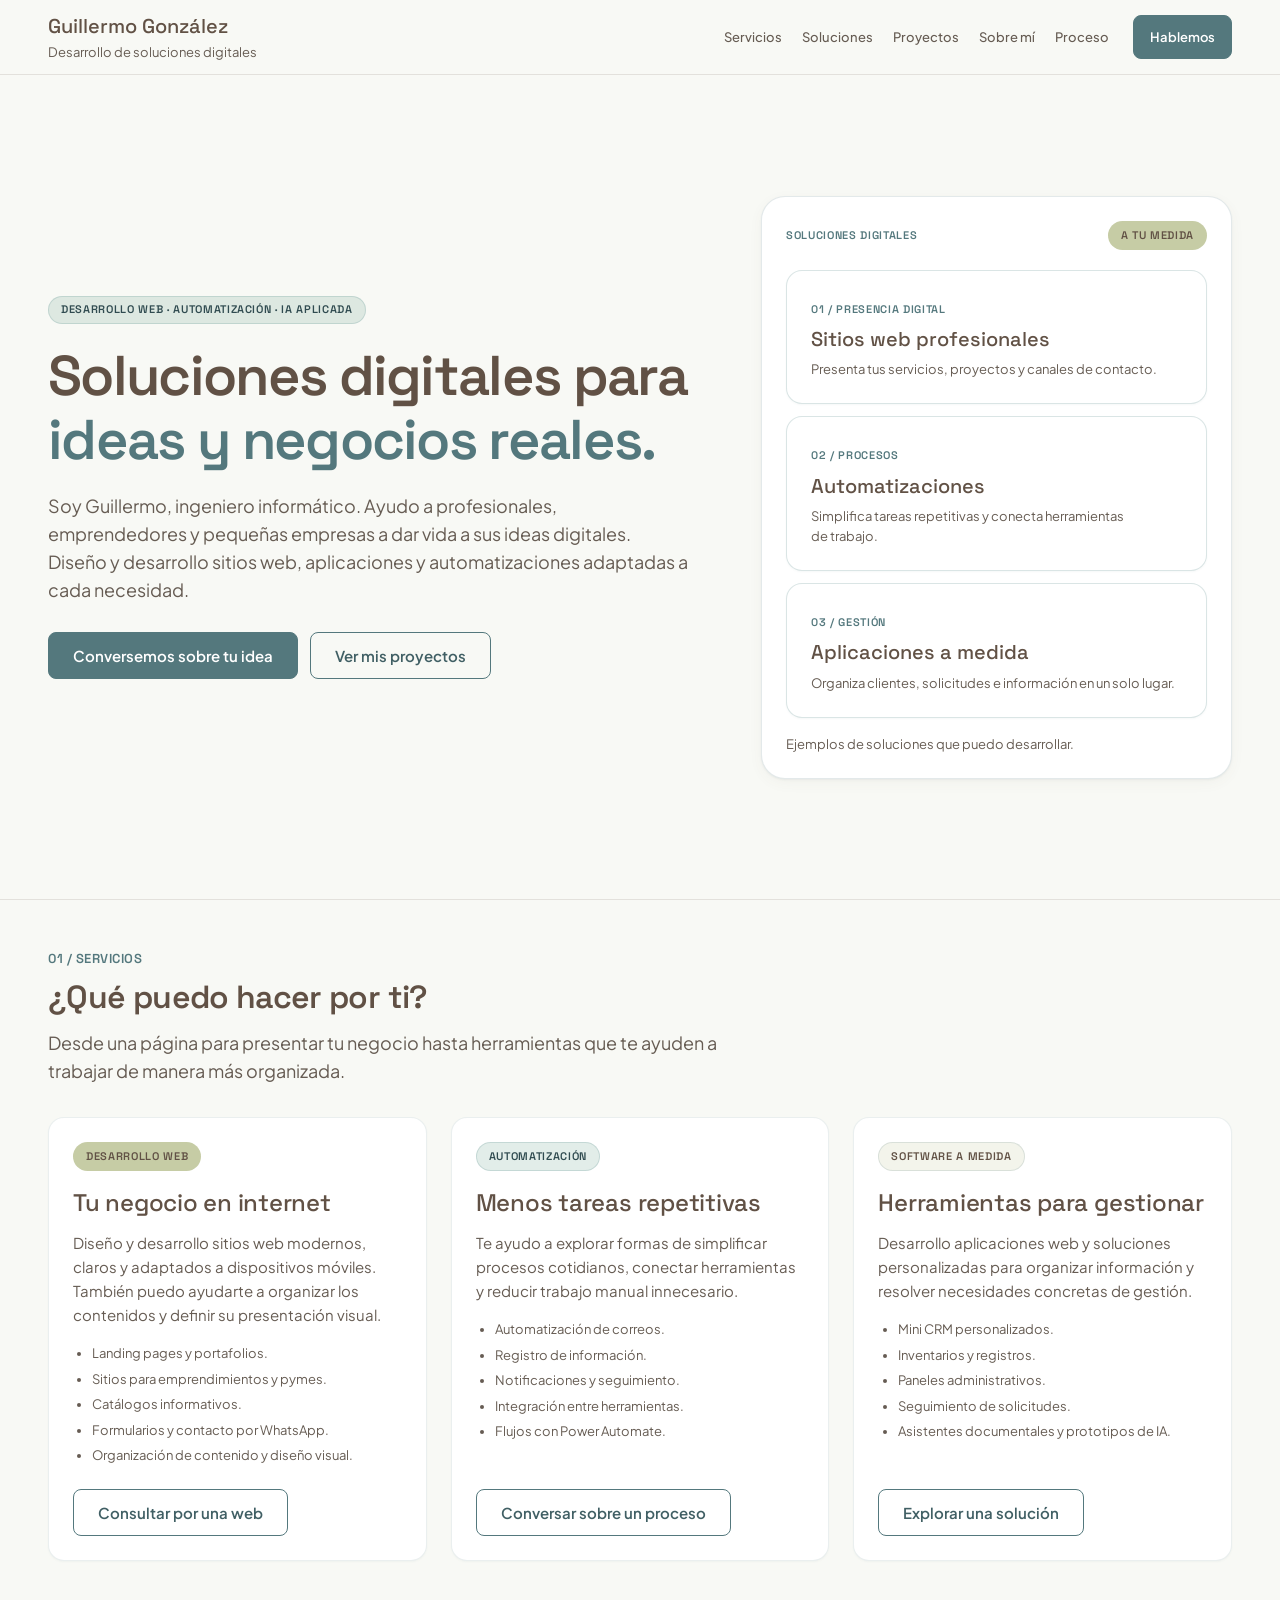
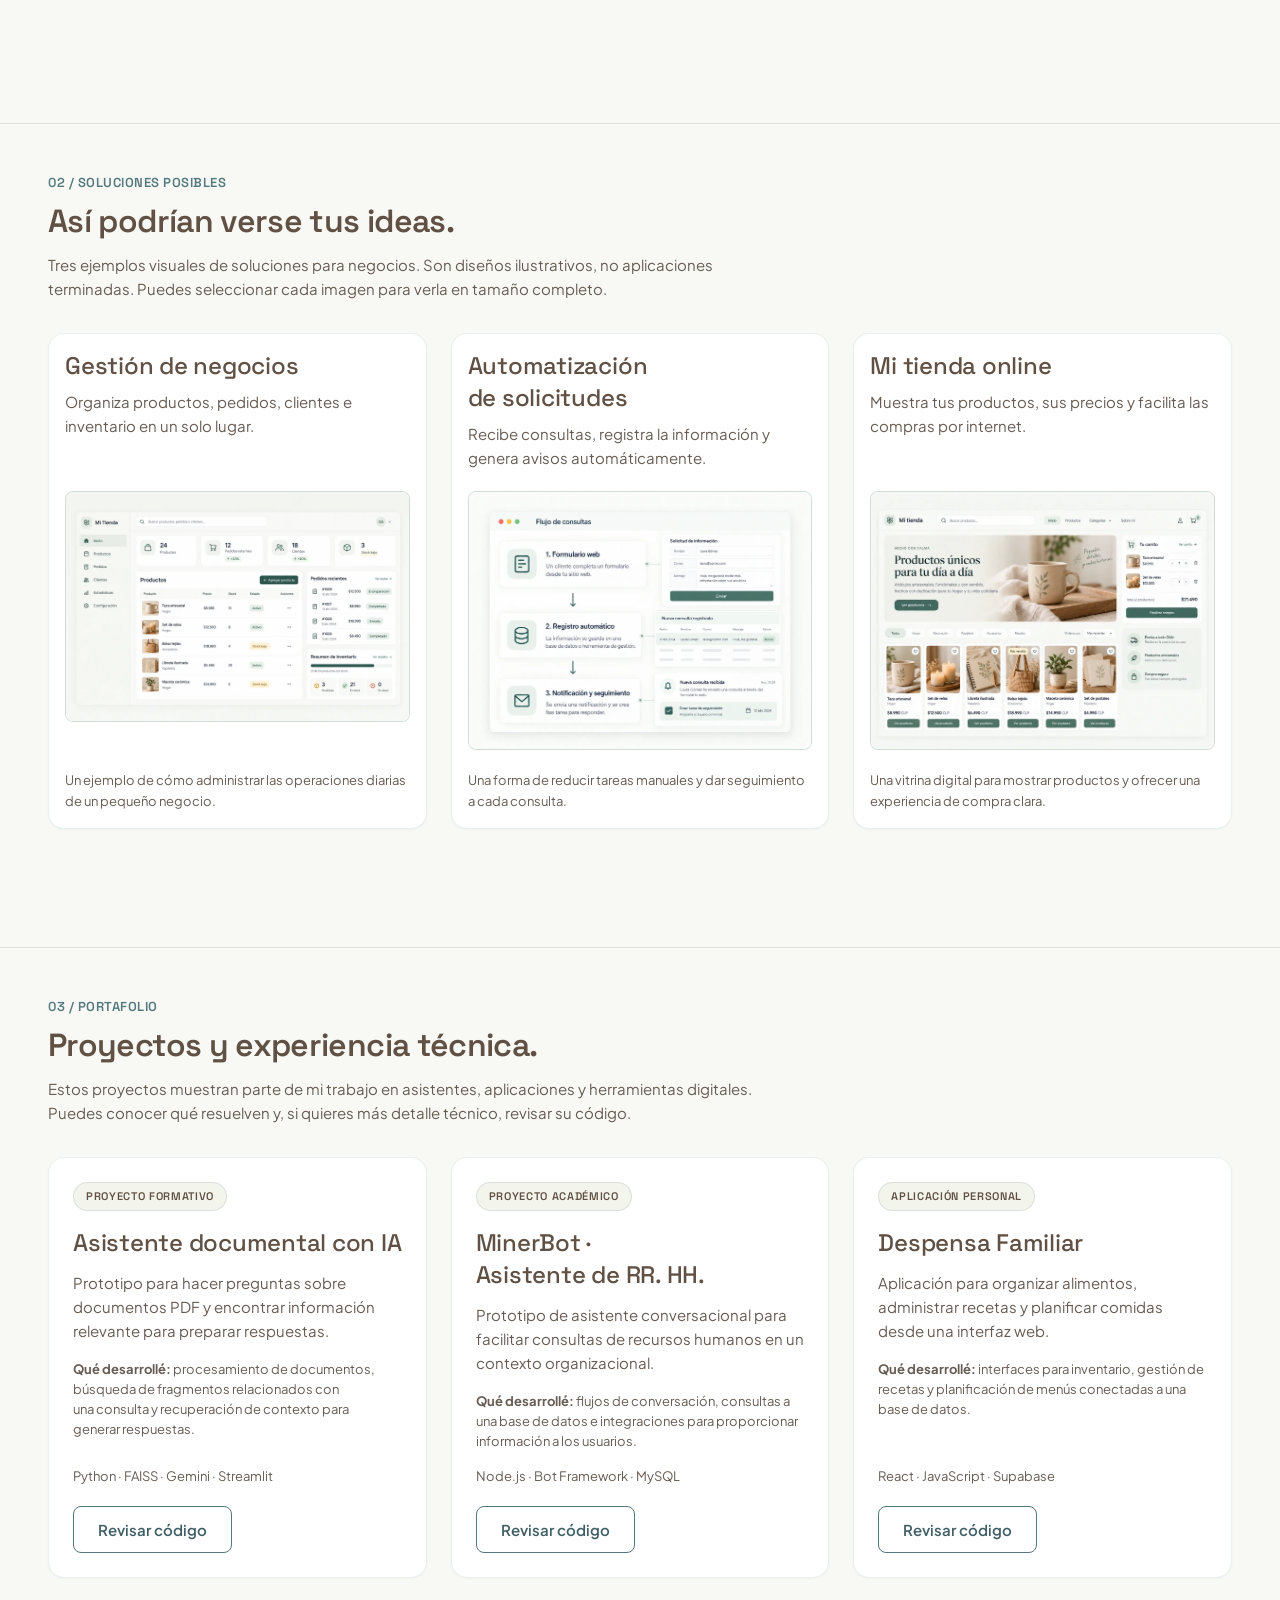
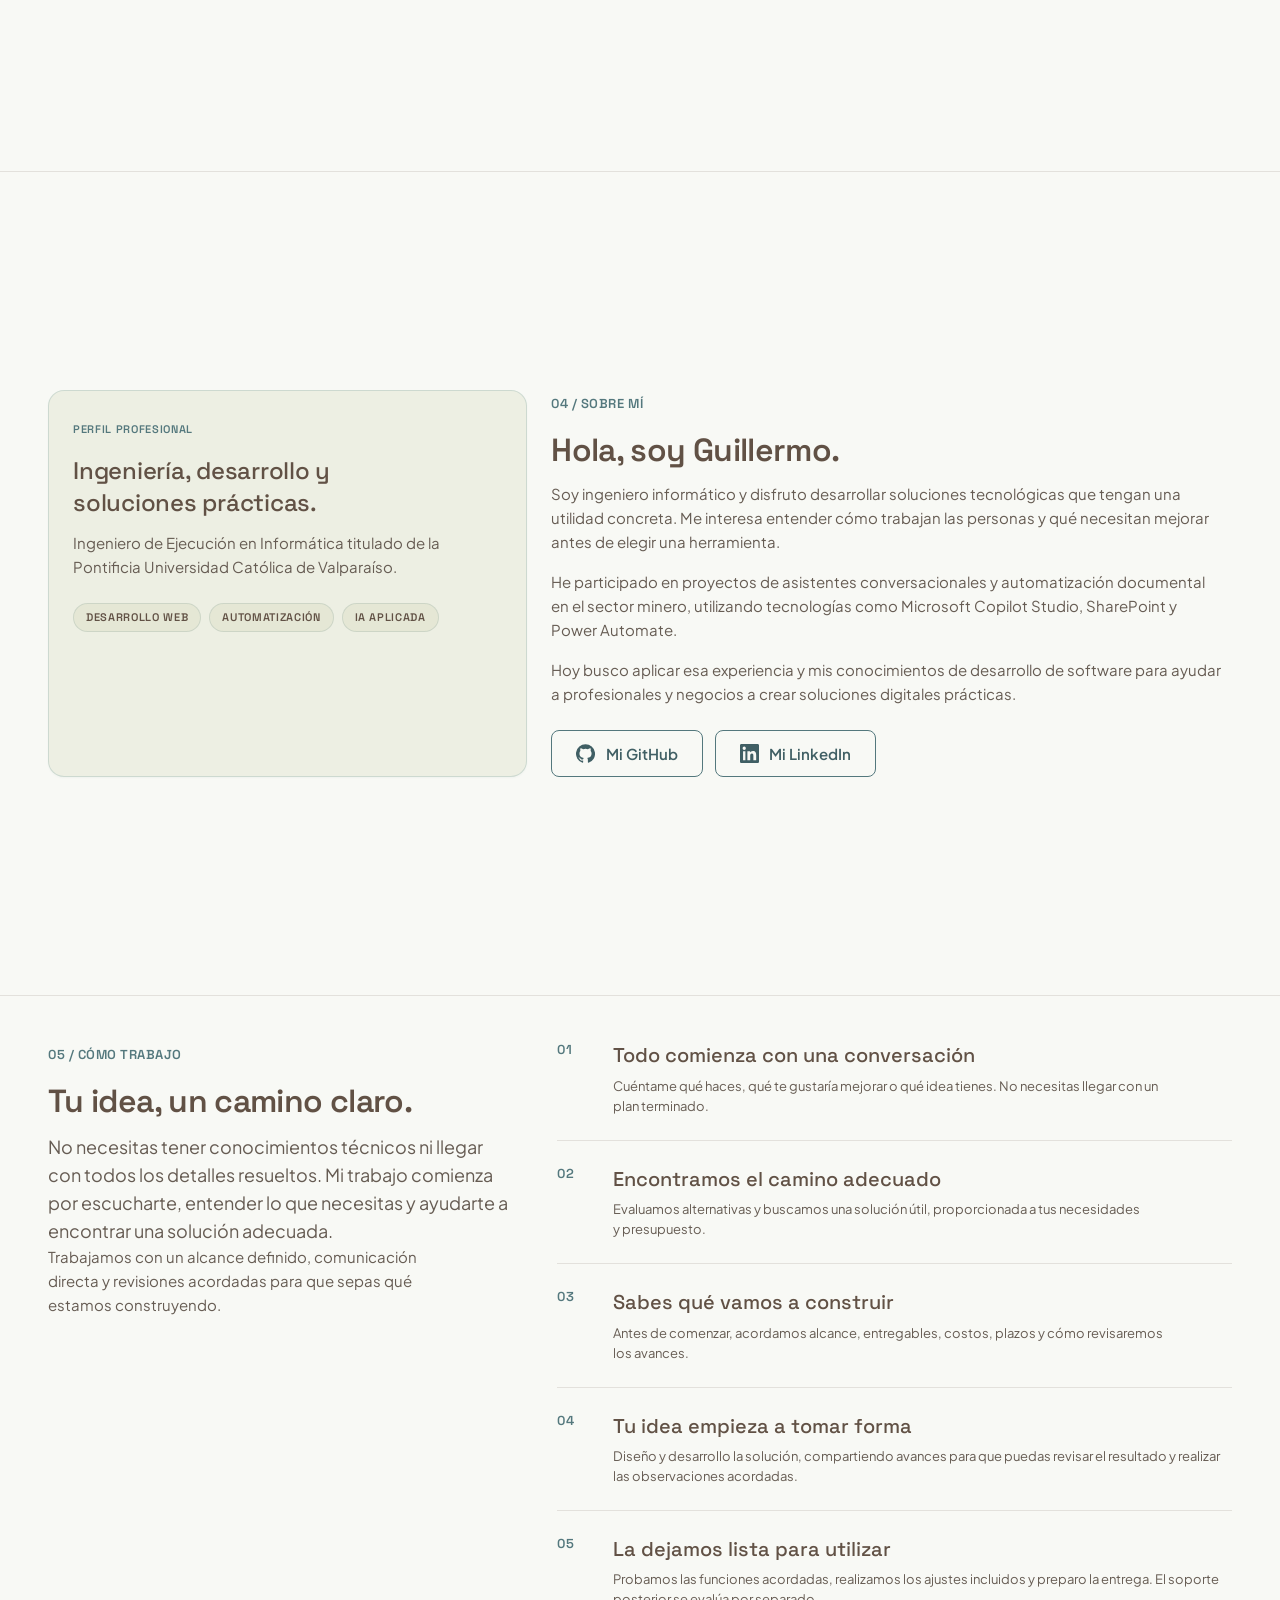
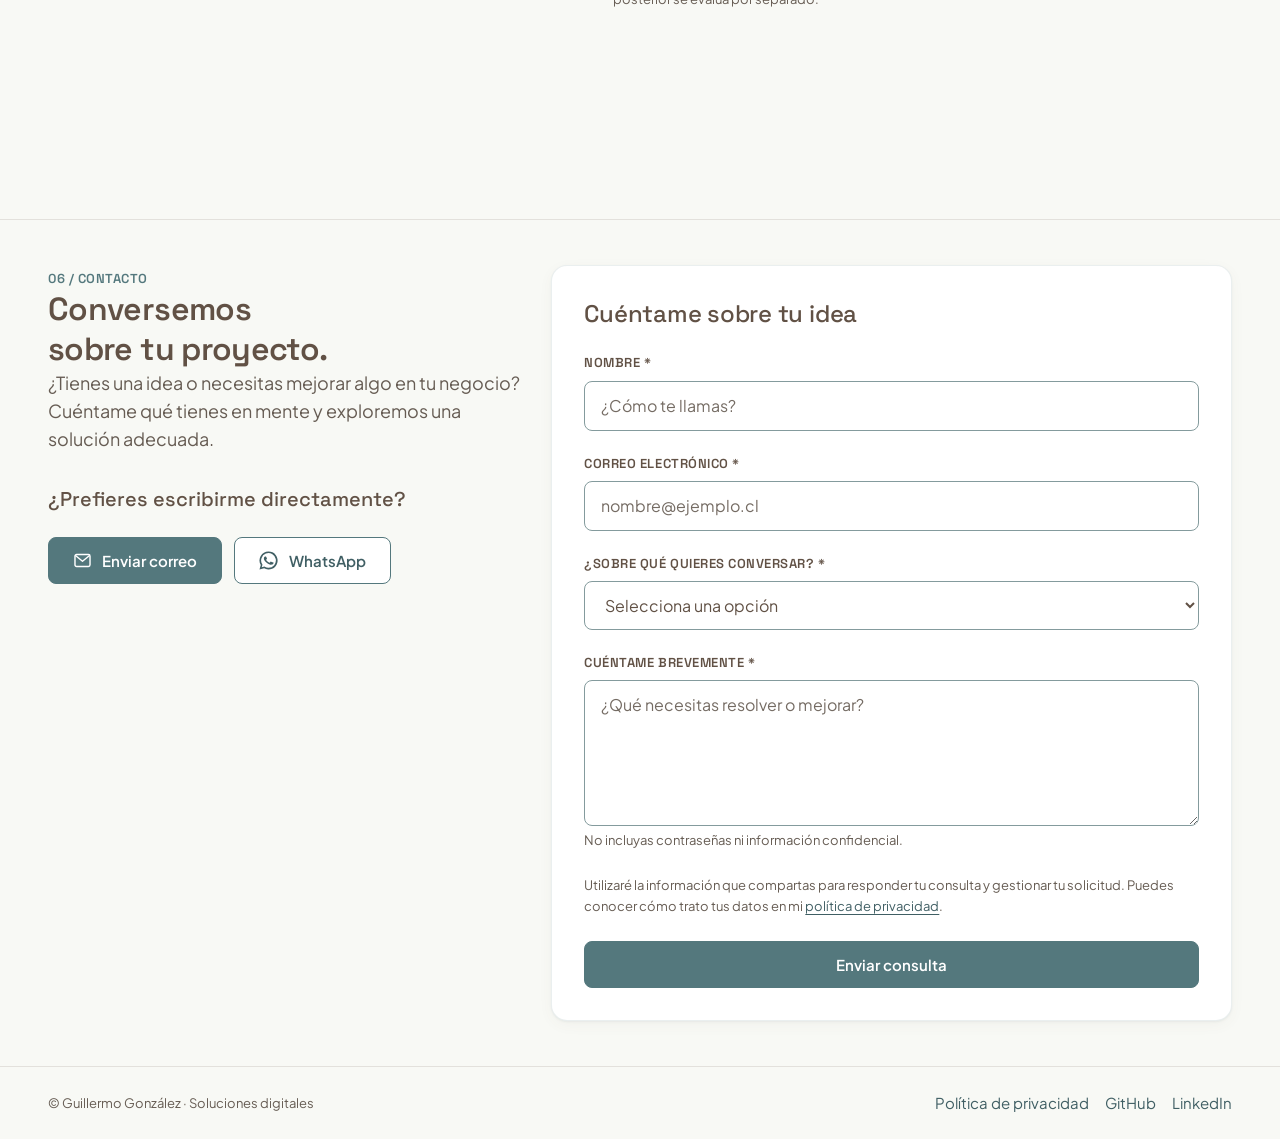
==== index.html @ 6c937db7 "feat: primera version de landing profesional" ====
<!DOCTYPE html>
<html lang="es-CL">
<head>
  <meta charset="UTF-8">
  <meta name="viewport" content="width=device-width, initial-scale=1">
  <title>Guillermo González | Soluciones digitales</title>
  <meta name="description" content="Diseño y desarrollo sitios web, aplicaciones y automatizaciones para profesionales, emprendedores y pymes en Chile.">
  <meta name="author" content="Guillermo González">
  <meta name="robots" content="index, follow">
  <meta name="theme-color" content="#F8F9F5">

  <meta property="og:type" content="website">
  <meta property="og:locale" content="es_CL">
  <meta property="og:title" content="Guillermo González | Soluciones digitales">
  <meta property="og:description" content="Sitios web, aplicaciones y automatizaciones para ideas y negocios reales.">

  <link rel="preconnect" href="https://fonts.googleapis.com">
  <link rel="preconnect" href="https://fonts.gstatic.com" crossorigin>
  <link href="https://fonts.googleapis.com/css2?family=Plus+Jakarta+Sans:wght@400;500;600;700&family=Space+Grotesk:wght@500;600;700&display=swap" rel="stylesheet">

  <link rel="stylesheet" href="./css/tokens.css">
  <link rel="stylesheet" href="./css/base.css">
  <link rel="stylesheet" href="./css/components.css">
  <link rel="stylesheet" href="./css/sections.css">
</head>

<body>
  <a class="sr-only" href="#contenido">Saltar al contenido principal</a>

  <!-- NAVEGACIÓN -->
  <header class="site-header">
    <div class="container header-inner">
      <a class="brand-logo" href="#inicio" aria-label="Guillermo González, ir al inicio">
        <span>
          <strong class="headline-sm">Guillermo González</strong>
          <span class="body-sm">Desarrollo de soluciones digitales</span>
        </span>
      </a>

      <nav class="nav-links" aria-label="Navegación principal">
        <a href="#servicios">Servicios</a>
        <a href="#sistemas">Soluciones</a>
        <a href="#proyectos">Proyectos</a>
        <a href="#sobre-mi">Sobre mí</a>
        <a href="#proceso">Proceso</a>
      </nav>

      <a class="btn btn-primary" href="#contacto">Hablemos</a>
    </div>
  </header>

  <main id="contenido">

    <!-- 01. PORTADA -->
    <section id="inicio" class="hero-section" aria-labelledby="hero-title">
      <div class="container grid-layout">
        <div class="lg-span-7">
          <span class="badge badge-active">
            Desarrollo web · Automatización · IA aplicada
          </span>
          <h1 id="hero-title" class="display-lg hero-title">
            Soluciones digitales para
            <span class="text-accent">ideas y negocios reales.</span>
          </h1>
          <p class="body-lg">
            Soy Guillermo, ingeniero informático. Ayudo a profesionales,
            emprendedores y pequeñas empresas a dar vida a sus ideas digitales.
            Diseño y desarrollo sitios web, aplicaciones y automatizaciones
            adaptadas a cada necesidad.
          </p>

          <div class="hero-actions">
            <a class="btn btn-primary" href="#contacto">
              Conversemos sobre tu idea
            </a>
            <a class="btn btn-secondary" href="#proyectos">
              Ver mis proyectos
            </a>
          </div>
        </div>

        <div class="lg-span-5">
          <div class="hero-mockup">
            <div class="hero-mockup-header">
              <span class="label-sm text-accent">Soluciones digitales</span>
              <span class="badge badge-lichen">A tu medida</span>
            </div>

            <div class="node-card hero-node">
              <div class="node-card-body">
                <span class="label-sm text-accent">01 / Presencia digital</span>
                <h2 class="headline-sm">Sitios web profesionales</h2>
                <p class="body-sm">
                  Presenta tus servicios, proyectos y canales de contacto.
                </p>
              </div>
            </div>

            <div class="node-card hero-node">
              <div class="node-card-body">
                <span class="label-sm text-accent">02 / Procesos</span>
                <h2 class="headline-sm">Automatizaciones</h2>
                <p class="body-sm">
                  Simplifica tareas repetitivas y conecta herramientas de trabajo.
                </p>
              </div>
            </div>

            <div class="node-card hero-node">
              <div class="node-card-body">
                <span class="label-sm text-accent">03 / Gestión</span>
                <h2 class="headline-sm">Aplicaciones a medida</h2>
                <p class="body-sm">
                  Organiza clientes, solicitudes e información en un solo lugar.
                </p>
              </div>
            </div>

            <p class="body-sm hero-mockup-note">
              Ejemplos de soluciones que puedo desarrollar.
            </p>
          </div>
        </div>
      </div>
    </section>

    <!-- 02. SERVICIOS -->
    <section id="servicios" class="section-spacer" aria-labelledby="servicios-title">
      <div class="container">
        <header class="section-intro">
          <span class="label-md text-accent">01 / Servicios</span>
          <h2 id="servicios-title" class="headline-lg">
            ¿Qué puedo hacer por ti?
          </h2>
          <p class="body-lg">
            Desde una página para presentar tu negocio hasta herramientas
            que te ayuden a trabajar de manera más organizada.
          </p>
        </header>

        <div class="grid-layout">
          <article class="card lg-span-4">
            <span class="badge badge-lichen">Desarrollo web</span>
            <h3 class="headline-md card-title">Tu negocio en internet</h3>
            <p class="body-md">
              Diseño y desarrollo sitios web modernos, claros y adaptados
              a dispositivos móviles. También puedo ayudarte a organizar
              los contenidos y definir su presentación visual.
            </p>
            <ul class="body-sm">
              <li>Landing pages y portafolios.</li>
              <li>Sitios para emprendimientos y pymes.</li>
              <li>Catálogos informativos.</li>
              <li>Formularios y contacto por WhatsApp.</li>
              <li>Organización de contenido y diseño visual.</li>
            </ul>
            <a class="btn btn-secondary card-action" href="#contacto">
              Consultar por una web
            </a>
          </article>

          <article class="card lg-span-4">
            <span class="badge badge-active">Automatización</span>
            <h3 class="headline-md card-title">Menos tareas repetitivas</h3>
            <p class="body-md">
              Te ayudo a explorar formas de simplificar procesos cotidianos,
              conectar herramientas y reducir trabajo manual innecesario.
            </p>
            <ul class="body-sm">
              <li>Automatización de correos.</li>
              <li>Registro de información.</li>
              <li>Notificaciones y seguimiento.</li>
              <li>Integración entre herramientas.</li>
              <li>Flujos con Power Automate.</li>
            </ul>
            <a class="btn btn-secondary card-action" href="#contacto">
              Conversar sobre un proceso
            </a>
          </article>

          <article class="card lg-span-4">
            <span class="badge badge-neutral">Software a medida</span>
            <h3 class="headline-md card-title">Herramientas para gestionar</h3>
            <p class="body-md">
              Desarrollo aplicaciones web y soluciones personalizadas
              para organizar información y resolver necesidades concretas
              de gestión.
            </p>
            <ul class="body-sm">
              <li>Mini CRM personalizados.</li>
              <li>Inventarios y registros.</li>
              <li>Paneles administrativos.</li>
              <li>Seguimiento de solicitudes.</li>
              <li>Asistentes documentales y prototipos de IA.</li>
            </ul>
            <a class="btn btn-secondary card-action" href="#contacto">
              Explorar una solución
            </a>
          </article>
        </div>
      </div>
    </section>

    <!-- 03. SOLUCIONES VISUALES -->
    <section id="sistemas" class="section-spacer" aria-labelledby="sistemas-title">
      <div class="container">
        <header class="section-intro">
          <span class="label-md text-accent">02 / Soluciones posibles</span>
          <h2 id="sistemas-title" class="headline-lg">
            Así podrían verse tus ideas.
          </h2>
          <p class="body-md">
            Tres ejemplos visuales de soluciones para negocios.
            Son diseños ilustrativos, no aplicaciones terminadas.
            Puedes seleccionar cada imagen para verla en tamaño completo.
          </p>
        </header>

        <div class="grid-layout">
          <article class="card lg-span-4 mockup-card">
            <div class="solution-content">
              <h3 class="headline-md card-title">Gestión de negocios</h3>
              <p class="body-md">
                Organiza productos, pedidos, clientes e inventario
                en un solo lugar.
              </p>
            </div>
            <figure class="solution-preview">
              <a class="solution-preview-link"
                 href="./assets/images/gestion-tienda.webp"
                 target="_blank" rel="noopener noreferrer"
                 aria-label="Ampliar imagen del panel de gestión">
                <img class="solution-preview-image"
                     src="./assets/images/gestion-tienda.webp"
                     alt="Panel ilustrativo con productos, pedidos, clientes e inventario."
                     width="1536" height="1024" loading="lazy" decoding="async">
              </a>
            </figure>
            <p class="body-sm solution-caption">
              Un ejemplo de cómo administrar las operaciones
              diarias de un pequeño negocio.
            </p>
          </article>

          <article class="card lg-span-4 mockup-card">
            <div class="solution-content">
              <h3 class="headline-md card-title">
                Automatización de solicitudes
              </h3>
              <p class="body-md">
                Recibe consultas, registra la información
                y genera avisos automáticamente.
              </p>
            </div>
            <figure class="solution-preview">
              <a class="solution-preview-link"
                 href="./assets/images/automatizacion.webp"
                 target="_blank" rel="noopener noreferrer"
                 aria-label="Ampliar imagen del flujo de automatización">
                <img class="solution-preview-image"
                     src="./assets/images/automatizacion.webp"
                     alt="Flujo ilustrativo de formulario, registro y notificación."
                     width="1448" height="1086" loading="lazy" decoding="async">
              </a>
            </figure>
            <p class="body-sm solution-caption">
              Una forma de reducir tareas manuales
              y dar seguimiento a cada consulta.
            </p>
          </article>

          <article class="card lg-span-4 mockup-card">
            <div class="solution-content">
              <h3 class="headline-md card-title">Mi tienda online</h3>
              <p class="body-md">
                Muestra tus productos, sus precios
                y facilita las compras por internet.
              </p>
            </div>
            <figure class="solution-preview">
              <a class="solution-preview-link"
                 href="./assets/images/ecommerce.webp"
                 target="_blank" rel="noopener noreferrer"
                 aria-label="Ampliar imagen de la tienda online">
                <img class="solution-preview-image"
                     src="./assets/images/ecommerce.webp"
                     alt="Tienda ilustrativa con catálogo y carrito de compras."
                     width="1448" height="1086" loading="lazy" decoding="async">
              </a>
            </figure>
            <p class="body-sm solution-caption">
              Una vitrina digital para mostrar productos
              y ofrecer una experiencia de compra clara.
            </p>
          </article>
        </div>
      </div>
    </section>

    <!-- 04. PROYECTOS -->
    <section id="proyectos" class="section-spacer" aria-labelledby="proyectos-title">
      <div class="container">
        <header class="section-intro">
          <span class="label-md text-accent">03 / Portafolio</span>
          <h2 id="proyectos-title" class="headline-lg">
            Proyectos y experiencia técnica.
          </h2>
          <p class="body-md">
            Estos proyectos muestran parte de mi trabajo en asistentes,
            aplicaciones y herramientas digitales. Puedes conocer qué resuelven
            y, si quieres más detalle técnico, revisar su código.
          </p>
        </header>

        <div class="grid-layout">
          <article class="card lg-span-4">
            <span class="badge badge-neutral">Proyecto formativo</span>
            <h3 class="headline-md card-title">Asistente documental con IA</h3>
            <p class="body-md project-summary">
              Prototipo para hacer preguntas sobre documentos PDF
              y encontrar información relevante para preparar respuestas.
            </p>
            <p class="body-sm card-detail">
              <strong>Qué desarrollé:</strong> procesamiento de documentos,
              búsqueda de fragmentos relacionados con una consulta
              y recuperación de contexto para generar respuestas.
            </p>
            <p class="project-tech">Python · FAISS · Gemini · Streamlit</p>
            <a class="btn btn-secondary card-action"
               href="https://github.com/GuilleGsDev/agente-ia-rag-alura"
               target="_blank" rel="noopener noreferrer">Revisar código</a>
          </article>

          <article class="card lg-span-4">
            <span class="badge badge-neutral">Proyecto académico</span>
            <h3 class="headline-md card-title">MinerBot · Asistente de RR. HH.</h3>
            <p class="body-md project-summary">
              Prototipo de asistente conversacional para facilitar
              consultas de recursos humanos en un contexto organizacional.
            </p>
            <p class="body-sm card-detail">
              <strong>Qué desarrollé:</strong> flujos de conversación,
              consultas a una base de datos e integraciones
              para proporcionar información a los usuarios.
            </p>
            <p class="project-tech">Node.js · Bot Framework · MySQL</p>
            <a class="btn btn-secondary card-action"
               href="https://github.com/GuilleGsDev/MinerBot"
               target="_blank" rel="noopener noreferrer">Revisar código</a>
          </article>

          <article class="card lg-span-4">
            <span class="badge badge-neutral">Aplicación personal</span>
            <h3 class="headline-md card-title">Despensa Familiar</h3>
            <p class="body-md project-summary">
              Aplicación para organizar alimentos, administrar recetas
              y planificar comidas desde una interfaz web.
            </p>
            <p class="body-sm card-detail">
              <strong>Qué desarrollé:</strong> interfaces para inventario,
              gestión de recetas y planificación de menús
              conectadas a una base de datos.
            </p>
            <p class="project-tech">React · JavaScript · Supabase</p>
            <a class="btn btn-secondary card-action"
               href="https://github.com/GuilleGsDev/app-despensa-familiar"
               target="_blank" rel="noopener noreferrer">Revisar código</a>
          </article>
        </div>
      </div>
    </section>

    <!-- 05. SOBRE MÍ -->
    <section id="sobre-mi" class="section-spacer" aria-labelledby="sobre-title">
      <div class="container grid-layout">
        <div class="lg-span-5">
          <div class="card card-soft">
            <span class="label-sm text-accent">Perfil profesional</span>
            <h3 class="headline-md card-title">
              Ingeniería, desarrollo y soluciones prácticas.
            </h3>
            <p class="body-md">
              Ingeniero de Ejecución en Informática titulado de la
              Pontificia Universidad Católica de Valparaíso.
            </p>
            <div class="profile-tags">
              <span class="badge badge-neutral">Desarrollo web</span>
              <span class="badge badge-neutral">Automatización</span>
              <span class="badge badge-neutral">IA aplicada</span>
            </div>
          </div>
        </div>

        <div class="lg-span-7">
          <span class="label-md text-accent">04 / Sobre mí</span>
          <h2 id="sobre-title" class="headline-lg card-title">Hola, soy Guillermo.</h2>
          <p class="body-md profile-paragraph">
            Soy ingeniero informático y disfruto desarrollar soluciones
            tecnológicas que tengan una utilidad concreta. Me interesa
            entender cómo trabajan las personas y qué necesitan mejorar
            antes de elegir una herramienta.
          </p>
          <p class="body-md profile-paragraph">
            He participado en proyectos de asistentes conversacionales
            y automatización documental en el sector minero, utilizando
            tecnologías como Microsoft Copilot Studio, SharePoint y Power Automate.
          </p>
          <p class="body-md profile-paragraph">
            Hoy busco aplicar esa experiencia y mis conocimientos
            de desarrollo de software para ayudar a profesionales
            y negocios a crear soluciones digitales prácticas.
          </p>

          <div class="profile-actions">
            <a class="btn btn-secondary icon-button"
               href="https://github.com/GuilleGsDev"
               target="_blank" rel="noopener noreferrer">
              <svg viewBox="0 0 24 24" fill="currentColor"
                   width="19" height="19" aria-hidden="true" focusable="false">
                <path d="M12 .297a12 12 0 0 0-3.793 23.386c.6.112.82-.26.82-.577v-2.234c-3.338.726-4.043-1.416-4.043-1.416-.546-1.387-1.333-1.756-1.333-1.756-1.09-.745.083-.73.083-.73 1.205.085 1.839 1.237 1.839 1.237 1.07 1.835 2.807 1.305 3.492.998.108-.775.418-1.305.762-1.605-2.665-.304-5.467-1.333-5.467-5.931 0-1.311.469-2.381 1.236-3.221-.124-.303-.536-1.524.117-3.176 0 0 1.008-.323 3.301 1.23a11.52 11.52 0 0 1 6.007 0c2.291-1.553 3.297-1.23 3.297-1.23.655 1.652.243 2.873.12 3.176.77.84 1.235 1.91 1.235 3.221 0 4.61-2.807 5.624-5.479 5.921.43.372.823 1.102.823 2.222v3.293c0 .32.216.694.825.576A12.001 12.001 0 0 0 12 .297Z"/>
              </svg>
              Mi GitHub
            </a>

            <a class="btn btn-secondary icon-button"
               href="https://www.linkedin.com/in/guillermo-gonzalez-s/"
               target="_blank" rel="noopener noreferrer">
              <svg viewBox="0 0 24 24" fill="currentColor"
                   width="19" height="19" aria-hidden="true" focusable="false">
                <path d="M20.447 20.452h-3.554v-5.569c0-1.328-.027-3.037-1.852-3.037-1.853 0-2.136 1.445-2.136 2.939v5.667H9.35V9h3.414v1.561h.049c.476-.9 1.637-1.85 3.37-1.85 3.601 0 4.267 2.371 4.267 5.455v6.286ZM5.337 7.433a2.062 2.062 0 1 1 0-4.124 2.062 2.062 0 0 1 0 4.124ZM6.82 20.452H3.852V9H6.82v11.452ZM22.225 0H1.771C.792 0 0 .774 0 1.729v20.542C0 23.227.792 24 1.771 24h20.451C23.2 24 24 23.227 24 22.271V1.729C24 .774 23.2 0 22.225 0Z"/>
              </svg>
              Mi LinkedIn
            </a>
          </div>
        </div>
      </div>
    </section>

    <!-- 06. CÓMO TRABAJO -->
    <section id="proceso" class="section-spacer" aria-labelledby="proceso-title">
      <div class="container grid-layout">
        <div class="lg-span-5">
          <span class="label-md text-accent">05 / Cómo trabajo</span>
          <h2 id="proceso-title" class="headline-lg card-title">Tu idea, un camino claro.</h2>
          <p class="body-lg">
            No necesitas tener conocimientos técnicos ni llegar con todos
            los detalles resueltos. Mi trabajo comienza por escucharte,
            entender lo que necesitas y ayudarte a encontrar una solución adecuada.
          </p>
          <p class="body-md profile-paragraph">
            Trabajamos con un alcance definido, comunicación directa
            y revisiones acordadas para que sepas qué estamos construyendo.
          </p>
        </div>

        <div class="lg-span-7">
          <ol class="process-list">
            <li class="process-step">
              <span class="label-md text-accent">01</span>
              <div>
                <h3 class="headline-sm">Todo comienza con una conversación</h3>
                <p class="body-sm">
                  Cuéntame qué haces, qué te gustaría mejorar o qué idea tienes.
                  No necesitas llegar con un plan terminado.
                </p>
              </div>
            </li>
            <li class="process-step">
              <span class="label-md text-accent">02</span>
              <div>
                <h3 class="headline-sm">Encontramos el camino adecuado</h3>
                <p class="body-sm">
                  Evaluamos alternativas y buscamos una solución útil,
                  proporcionada a tus necesidades y presupuesto.
                </p>
              </div>
            </li>
            <li class="process-step">
              <span class="label-md text-accent">03</span>
              <div>
                <h3 class="headline-sm">Sabes qué vamos a construir</h3>
                <p class="body-sm">
                  Antes de comenzar, acordamos alcance, entregables,
                  costos, plazos y cómo revisaremos los avances.
                </p>
              </div>
            </li>
            <li class="process-step">
              <span class="label-md text-accent">04</span>
              <div>
                <h3 class="headline-sm">Tu idea empieza a tomar forma</h3>
                <p class="body-sm">
                  Diseño y desarrollo la solución, compartiendo avances
                  para que puedas revisar el resultado y realizar
                  las observaciones acordadas.
                </p>
              </div>
            </li>
            <li class="process-step">
              <span class="label-md text-accent">05</span>
              <div>
                <h3 class="headline-sm">La dejamos lista para utilizar</h3>
                <p class="body-sm">
                  Probamos las funciones acordadas, realizamos los ajustes
                  incluidos y preparo la entrega. El soporte posterior
                  se evalúa por separado.
                </p>
              </div>
            </li>
          </ol>
        </div>
      </div>
    </section>

    <!-- 07. CONTACTO -->
    <section id="contacto" class="contact-section" aria-labelledby="contacto-title">
      <div class="container grid-layout">
        <div class="lg-span-5">
          <span class="label-md">06 / Contacto</span>
          <h2 id="contacto-title" class="headline-lg">
            Conversemos sobre tu proyecto.
          </h2>
          <p class="body-lg">
            ¿Tienes una idea o necesitas mejorar algo en tu negocio?
            Cuéntame qué tienes en mente y exploremos una solución adecuada.
          </p>

          <div class="contact-direct">
            <h3 class="headline-sm">¿Prefieres escribirme directamente?</h3>
            <div class="contact-actions">
              <a class="btn btn-primary icon-button"
                 href="mailto:guillermo.95.gs@gmail.com?subject=Consulta%20desde%20tu%20sitio%20web">
                <svg viewBox="0 0 24 24" fill="none" stroke="currentColor"
                     stroke-width="1.8" stroke-linecap="round"
                     stroke-linejoin="round" width="19" height="19"
                     aria-hidden="true" focusable="false">
                  <rect x="2.5" y="4.5" width="19" height="15" rx="2"/>
                  <path d="m3.5 6 8.5 7 8.5-7"/>
                </svg>
                Enviar correo
              </a>

              <a class="btn btn-secondary icon-button"
                 href="https://wa.me/56942953900?text=Hola%20Guillermo%2C%20vi%20tu%20sitio%20web%20y%20me%20gustar%C3%ADa%20conversar%20sobre%20un%20proyecto."
                 target="_blank" rel="noopener noreferrer">
                <svg viewBox="0 0 32 32" fill="currentColor"
                     width="19" height="19" aria-hidden="true" focusable="false">
                  <path d="M16 .8A15.1 15.1 0 0 0 3 23.6L.8 31.2l7.8-2A15.2 15.2 0 1 0 16 .8Zm0 27.5a12.3 12.3 0 0 1-6.3-1.7l-.5-.3-4.6 1.2 1.2-4.5-.3-.5A12.4 12.4 0 1 1 16 28.3Zm6.8-9.2c-.4-.2-2.2-1.1-2.6-1.2-.3-.1-.6-.2-.8.2-.3.4-1 1.2-1.2 1.4-.2.3-.5.3-.9.1-.4-.2-1.6-.6-3-1.9-1.1-1-1.9-2.2-2.1-2.6-.2-.4 0-.6.2-.8l.6-.7.4-.6c.1-.2 0-.5-.1-.7L12 9.7c-.3-.6-.6-.5-.8-.5h-.7c-.3 0-.7.1-1 .5-.4.4-1.3 1.3-1.3 3.1 0 1.8 1.3 3.5 1.5 3.8.2.2 2.6 4 6.3 5.4 1.5.6 2.7.9 3.6 1 .8.1 1.5.1 2.1-.1.7-.2 2.2-.9 2.5-1.8.3-.9.3-1.6.2-1.8-.1-.2-.3-.3-.7-.5Z"/>
                </svg>
                WhatsApp
              </a>
            </div>
          </div>
        </div>

        <div class="lg-span-7">
          <!-- Netlify detecta este formulario durante el despliegue. -->
          <form
            id="contact-form"
            class="card"
            name="contacto"
            method="POST"
            action="/"
            data-netlify="true"
            netlify-honeypot="website">

            <input type="hidden" name="form-name" value="contacto">

            <h3 class="headline-md contact-form-title">
              Cuéntame sobre tu idea
            </h3>

            <div class="form-group">
              <label class="form-label" for="contact-name">Nombre *</label>
              <input class="form-input"
                     id="contact-name"
                     name="nombre"
                     type="text"
                     autocomplete="name"
                     minlength="2"
                     maxlength="100"
                     placeholder="¿Cómo te llamas?"
                     required>
            </div>

            <div class="form-group">
              <label class="form-label" for="contact-email">
                Correo electrónico *
              </label>
              <input class="form-input"
                     id="contact-email"
                     name="email"
                     type="email"
                     autocomplete="email"
                     maxlength="254"
                     placeholder="nombre@ejemplo.cl"
                     required>
            </div>

            <div class="form-group">
              <label class="form-label" for="contact-service">
                ¿Sobre qué quieres conversar? *
              </label>
              <select class="form-select"
                      id="contact-service"
                      name="servicio"
                      required>
                <option value="" selected disabled>Selecciona una opción</option>
                <option value="web">Sitio web o landing page</option>
                <option value="automation">Automatización de procesos</option>
                <option value="application">Aplicación o sistema a medida</option>
                <option value="ai">Asistente de IA</option>
                <option value="other">Otra consulta</option>
              </select>
            </div>

            <div class="form-group">
              <label class="form-label" for="contact-message">
                Cuéntame brevemente *
              </label>
              <textarea class="form-textarea"
                        id="contact-message"
                        name="mensaje"
                        rows="5"
                        minlength="10"
                        maxlength="2000"
                        placeholder="¿Qué necesitas resolver o mejorar?"
                        required></textarea>
              <p class="form-help">
                No incluyas contraseñas ni información confidencial.
              </p>
            </div>

            <!-- Campo antispam oculto por CSS accesible.
                 Los bots pueden intentar completarlo. -->
            <div class="sr-only" aria-hidden="true">
              <label for="contact-website">No completar este campo</label>
              <input
                id="contact-website"
                type="text"
                name="website"
                tabindex="-1"
                autocomplete="off">
            </div>

            <p class="form-privacy">
              Utilizaré la información que compartas para responder
              tu consulta y gestionar tu solicitud. Puedes conocer
              cómo trato tus datos en mi
              <a href="./privacidad.html">política de privacidad</a>.
            </p>

            <div id="contact-status"
                 class="form-status"
                 role="status"
                 aria-live="polite"
                 aria-atomic="true"
                 tabindex="-1"
                 hidden></div>

            <button
              id="contact-submit"
              class="btn btn-primary btn-block contact-submit"
              type="submit">
              Enviar consulta
            </button>
          </form>
        </div>
      </div>
    </section>
  </main>

  <!-- PIE DE PÁGINA -->
  <footer class="site-footer">
    <div class="container footer-inner">
      <p class="body-sm">© Guillermo González · Soluciones digitales</p>
      <nav class="footer-links" aria-label="Enlaces del pie de página">
        <a href="./privacidad.html">Política de privacidad</a>
        <a href="https://github.com/GuilleGsDev"
           target="_blank" rel="noopener noreferrer">GitHub</a>
        <a href="https://www.linkedin.com/in/guillermo-gonzalez-s/"
           target="_blank" rel="noopener noreferrer">LinkedIn</a>
      </nav>
    </div>
  </footer>

  <!-- Envío mediante Netlify Forms -->
  <script>
    (() => {
      "use strict";

      const form = document.getElementById("contact-form");
      const button = document.getElementById("contact-submit");
      const status = document.getElementById("contact-status");
      const originalText = button.textContent.trim();

      let sending = false;

      function showMessage(message, type) {
        status.className = "form-status";

        if (type) {
          status.classList.add(`form-status--${type}`);
        }

        status.textContent = message;
        status.hidden = false;
        status.focus();
      }

      form.addEventListener("submit", async (event) => {
        event.preventDefault();

        if (sending || !form.reportValidity()) return;

        // Defensa adicional en cliente. La validación principal
        // del spam corresponde a Netlify.
        const trap = form.elements.namedItem("website");

        if (trap && trap.value.trim()) {
          showMessage("No fue posible procesar la consulta.", "error");
          return;
        }

        sending = true;
        button.disabled = true;
        button.textContent = "Enviando consulta...";
        status.hidden = true;

        try {
          const controller = new AbortController();
          const timeout = setTimeout(() => controller.abort(), 15000);

          let response;

          try {
            const body = new URLSearchParams(new FormData(form));

            response = await fetch("/", {
              method: "POST",
              headers: {
                "Content-Type": "application/x-www-form-urlencoded"
              },
              body: body.toString(),
              credentials: "same-origin",
              cache: "no-store",
              signal: controller.signal
            });
          } finally {
            clearTimeout(timeout);
          }

          if (!response.ok) {
            throw new Error(`HTTP ${response.status}`);
          }

          form.reset();

          showMessage(
            "Tu consulta fue recibida. Gracias por escribirme.",
            "success"
          );

        } catch (error) {
          const message = error.name === "AbortError"
            ? "La solicitud tardó demasiado. Comprueba antes de reenviar para evitar duplicados."
            : "No pudimos confirmar el envío. Puedes volver a intentarlo o escribirme directamente.";

          showMessage(message, "error");

        } finally {
          sending = false;
          button.disabled = false;
          button.textContent = originalText;
        }
      });
    })();
  </script>
</body>
</html>
---- css/tokens.css ----
/* ==========================================================
   GUILLERMO GONZÁLEZ — DESIGN SYSTEM
   Atelier | Calm Authority
   Archivo: css/tokens.css
   ========================================================== */

:root {
  /* 1. PALETA MINERAL Y ORGÁNICA */

  --color-lichen: #C6CCA5;
  --color-sage: #8AB8A8;
  --color-washed-teal: #6B9997;
  --color-slate-teal: #54787D;
  --color-espresso: #615145;

  /* 2. SUPERFICIES */

  --bg-base: #F8F9F5;
  --bg-surface: #FFFFFF;

  --bg-subtle: rgba(198, 204, 165, 0.22);
  --bg-active-tag: rgba(138, 184, 168, 0.25);

  /* Superficies de contraste.
     Se conservan por compatibilidad, pero no se utilizarán
     como fondo principal del formulario de contacto. */

  --bg-dark: #615145;
  --bg-dark-elevated: #524338;

  /* Nueva superficie para contacto */

  --bg-contact: #F8F9F5;
  --bg-contact-card: #FFFFFF;

  /* 3. JERARQUÍA DE TEXTO */

  --text-main: #615145;
  --text-heading-accent: #54787D;
  --text-muted: #665C53;

  --text-light: #F8F9F5;
  --text-light-muted: rgba(248, 249, 245, 0.85);

  /* 4. ACCIONES E INTERACCIONES */

  --action-primary: #54787D;
  --action-primary-hover: #405F64;
  --action-primary-text: #FFFFFF;

  --action-secondary: #FFFFFF;
  --action-secondary-hover: #EDF3EF;

  --link-color: #405F64;
  --link-hover: #304B50;

  /* 5. BORDES Y DIVISORES */

  --border-subtle: rgba(84, 120, 125, 0.16);
  --border-card: rgba(84, 120, 125, 0.12);
  --border-node: rgba(107, 153, 151, 0.25);
  --border-input: #849B9D;
  --border-divider: rgba(97, 81, 69, 0.14);

  /* Foco accesible */

  --focus-color: #304B50;
  --focus-ring: rgba(84, 120, 125, 0.35);

  /* 6. ESTADOS DE FORMULARIO */

  --state-success: #276749;
  --state-success-bg: #E9F5ED;

  --state-error: #A12635;
  --state-error-bg: #FCECEF;

  --state-warning: #825300;
  --state-warning-bg: #FFF4D6;

  /* 7. TIPOGRAFÍA */

  --font-display:
    "Space Grotesk",
    -apple-system,
    BlinkMacSystemFont,
    "Segoe UI",
    sans-serif;

  --font-body:
    "Plus Jakarta Sans",
    -apple-system,
    BlinkMacSystemFont,
    "Segoe UI",
    sans-serif;

  /* Display */

  --fs-display-lg: 2.25rem;
  --lh-display-lg: 2.75rem;
  --ls-display-lg: -0.02em;

  /* Títulos */

  --fs-headline-lg: 1.75rem;
  --lh-headline-lg: 2.25rem;
  --ls-headline-lg: -0.02em;

  --fs-headline-md: 1.35rem;
  --lh-headline-md: 1.85rem;
  --ls-headline-md: -0.01em;

  --fs-headline-sm: 1.15rem;
  --lh-headline-sm: 1.65rem;

  /* Párrafos */

  --fs-body-lg: 1.0625rem;
  --lh-body-lg: 1.65rem;

  --fs-body-md: 0.9375rem;
  --lh-body-md: 1.5rem;

  --fs-body-sm: 0.8125rem;
  --lh-body-sm: 1.25rem;

  /* Etiquetas */

  --fs-label-md: 0.8125rem;
  --ls-label-md: 0.04em;

  --fs-label-sm: 0.6875rem;
  --ls-label-sm: 0.06em;

  /* 8. ESPACIADO */

  --space-xs: 0.25rem;
  --space-sm: 0.5rem;
  --space-md: 1rem;
  --space-lg: 1.5rem;
  --space-xl: 2.5rem;
  --space-2xl: 4rem;
  --space-3xl: 6rem;

  /* 9. CONTENEDORES Y GRILLA */

  --page-margin: 1.25rem;
  --grid-gutter: 1rem;

  --container-max: 1360px;
  --container-reading: 800px;

  /* 10. RADIOS */

  --radius-sm: 0.25rem;
  --radius-md: 0.5rem;
  --radius-lg: 1rem;
  --radius-xl: 1.5rem;
  --radius-full: 9999px;

  /* 11. SOMBRAS */

  --shadow-level-1:
    0 1px 2px rgba(84, 120, 125, 0.05);

  --shadow-level-2:
    0 4px 16px -2px rgba(97, 81, 69, 0.06),
    0 1px 2px rgba(84, 120, 125, 0.08);

  --shadow-level-3:
    0 20px 38px -10px rgba(97, 81, 69, 0.18);

  /* 12. TRANSICIONES */

  --transition-fast: 150ms ease;
  --transition-normal: 250ms ease;
}

/* ==========================================================
   TABLET — desde 768px
   ========================================================== */

@media (min-width: 768px) {
  :root {
    --page-margin: 2rem;
    --grid-gutter: 1.25rem;

    --fs-display-lg: 2.85rem;
    --lh-display-lg: 3.35rem;

    --fs-headline-lg: 2rem;
    --lh-headline-lg: 2.5rem;

    --fs-headline-md: 1.5rem;
    --lh-headline-md: 2rem;

    --fs-headline-sm: 1.25rem;
    --lh-headline-sm: 1.75rem;

    --fs-body-lg: 1.125rem;
    --lh-body-lg: 1.75rem;
  }
}

/* ==========================================================
   DESKTOP — desde 1200px
   ========================================================== */

@media (min-width: 1200px) {
  :root {
    --page-margin: 3rem;
    --grid-gutter: 1.5rem;

    --fs-display-lg: 3.5rem;
    --lh-display-lg: 4rem;
    --ls-display-lg: -0.03em;
  }
}

/* ==========================================================
   ACCESIBILIDAD — Movimiento reducido
   ========================================================== */

@media (prefers-reduced-motion: reduce) {
  :root {
    --transition-fast: 0ms;
    --transition-normal: 0ms;
  }
}
---- css/base.css ----
/* ==========================================================
   GUILLERMO GONZÁLEZ — BASE
   Atelier | Calm Authority
   Reset, tipografía, contenedores y grilla responsive
   ========================================================== */


/* 1. RESET Y CONFIGURACIÓN GLOBAL
   ========================================================== */

*,
*::before,
*::after {
  box-sizing: border-box;
}

html {
  font-size: 16px;
  scroll-behavior: smooth;
  -webkit-text-size-adjust: 100%;
  text-size-adjust: 100%;
  scroll-padding-top: 5rem;
}

body {
  margin: 0;
  min-width: 320px;

  font-family: var(--font-body);
  font-size: var(--fs-body-md);
  line-height: var(--lh-body-md);

  color: var(--text-main);
  background-color: var(--bg-base);

  -webkit-font-smoothing: antialiased;
  -moz-osx-font-smoothing: grayscale;
}

::selection {
  background-color: var(--color-lichen);
  color: var(--text-main);
}

img,
picture,
video,
canvas,
svg {
  display: block;
  max-width: 100%;
}

img,
video {
  height: auto;
}

img {
  font-style: italic;
}

svg {
  flex-shrink: 0;
}

button,
input,
select,
textarea {
  font: inherit;
}

button,
input,
select,
textarea {
  color: inherit;
}

button {
  cursor: pointer;
}

button:disabled {
  cursor: not-allowed;
}

a {
  color: inherit;
  text-decoration: none;
  text-underline-offset: 0.2em;
}

a,
button {
  -webkit-tap-highlight-color: transparent;
}

p,
h1,
h2,
h3,
h4,
h5,
h6,
ul,
ol,
figure,
blockquote {
  margin: 0;
}

ul,
ol {
  padding: 0;
}

/* Mantener listas semánticas visibles por defecto.
   Las listas de navegación se estilizan por componente. */

ul,
ol {
  padding-inline-start: 1.5rem;
}

[hidden] {
  display: none !important;
}


/* 2. ACCESIBILIDAD GLOBAL
   ========================================================== */

/* Foco visible para navegación mediante teclado */

:where(
  a,
  button,
  input,
  select,
  textarea,
  summary,
  [tabindex]
):focus-visible {
  outline: 3px solid var(--focus-color);
  outline-offset: 3px;
}

/* No eliminar el foco cuando el navegador lo necesite */

:where(
  a,
  button,
  input,
  select,
  textarea,
  summary,
  [tabindex]
):focus:not(:focus-visible) {
  outline: none;
}

/* Evitar que enlaces y textos largos rompan el diseño */

p,
li,
a,
h1,
h2,
h3,
h4,
h5,
h6 {
  overflow-wrap: break-word;
}

:target {
  scroll-margin-top: 5rem;
}


/* 3. TIPOGRAFÍA
   ========================================================== */

h1,
h2,
h3,
h4,
h5,
h6,
.font-display {
  font-family: var(--font-display);
  color: var(--text-main);
}

h1,
h2,
h3,
h4,
h5,
h6 {
  text-wrap: balance;
}

p {
  text-wrap: pretty;
}

/* Display principal */

.display-lg {
  font-family: var(--font-display);
  font-size: var(--fs-display-lg);
  font-weight: 600;
  line-height: var(--lh-display-lg);
  letter-spacing: var(--ls-display-lg);
}

/* Título de sección */

.headline-lg {
  font-family: var(--font-display);
  font-size: var(--fs-headline-lg);
  font-weight: 600;
  line-height: var(--lh-headline-lg);
  letter-spacing: var(--ls-headline-lg);
}

/* Título de tarjeta destacado */

.headline-md {
  font-family: var(--font-display);
  font-size: var(--fs-headline-md);
  font-weight: 500;
  line-height: var(--lh-headline-md);
  letter-spacing: var(--ls-headline-md);
}

/* Título de elemento o subtítulo */

.headline-sm {
  font-family: var(--font-display);
  font-size: var(--fs-headline-sm);
  font-weight: 500;
  line-height: var(--lh-headline-sm);
}

/* Párrafos */

.body-lg {
  font-size: var(--fs-body-lg);
  line-height: var(--lh-body-lg);
  color: var(--text-muted);
}

.body-md {
  font-size: var(--fs-body-md);
  line-height: var(--lh-body-md);
  color: var(--text-muted);
}

.body-sm {
  font-size: var(--fs-body-sm);
  line-height: var(--lh-body-sm);
  color: var(--text-muted);
}

/* Etiquetas y textos técnicos */

.label-md {
  font-family: var(--font-display);
  font-size: var(--fs-label-md);
  font-weight: 600;
  line-height: 1.35;
  letter-spacing: var(--ls-label-md);
  text-transform: uppercase;
}

.label-sm {
  font-family: var(--font-display);
  font-size: var(--fs-label-sm);
  font-weight: 600;
  line-height: 1.4;
  letter-spacing: var(--ls-label-sm);
  text-transform: uppercase;
}

/* Colores tipográficos */

.text-accent {
  color: var(--text-heading-accent);
}

.text-muted {
  color: var(--text-muted);
}


/* 4. CONTENEDORES
   ========================================================== */

.container {
  width: 100%;
  max-width: var(--container-max);

  margin-inline: auto;
  padding-inline: var(--page-margin);
}

/* Para textos largos, políticas y artículos */

.container-reading {
  width: 100%;
  max-width: var(--container-reading);

  margin-inline: auto;
  padding-inline: var(--page-margin);
}


/* 5. GRILLA MOBILE-FIRST
   ========================================================== */

/*
   Móvil:     4 columnas
   Tablet:    8 columnas
   Escritorio: 12 columnas

   Las clases lg-span-* y md-span-* se aplican
   únicamente dentro de .grid-layout.
*/

.grid-layout {
  display: grid;
  grid-template-columns: repeat(4, minmax(0, 1fr));
  gap: var(--grid-gutter);
  align-items: stretch;
}

/* Móvil: ancho completo por defecto */

.grid-layout > * {
  grid-column: span 4;
  min-width: 0;
}

/* Tablet */

@media (min-width: 768px) {
  .grid-layout {
    grid-template-columns: repeat(8, minmax(0, 1fr));
  }

  .grid-layout > * {
    grid-column: span 8;
  }

  .grid-layout > .md-span-4 {
    grid-column: span 4;
  }

  .grid-layout > .md-span-8 {
    grid-column: span 8;
  }
}

/* Escritorio */

@media (min-width: 1200px) {
  .grid-layout {
    grid-template-columns: repeat(12, minmax(0, 1fr));
  }

  .grid-layout > * {
    grid-column: span 12;
  }

  .grid-layout > .lg-span-3 {
    grid-column: span 3;
  }

  .grid-layout > .lg-span-4 {
    grid-column: span 4;
  }

  .grid-layout > .lg-span-5 {
    grid-column: span 5;
  }

  .grid-layout > .lg-span-6 {
    grid-column: span 6;
  }

  .grid-layout > .lg-span-7 {
    grid-column: span 7;
  }

  .grid-layout > .lg-span-8 {
    grid-column: span 8;
  }

  .grid-layout > .lg-span-9 {
    grid-column: span 9;
  }

  .grid-layout > .lg-span-12 {
    grid-column: span 12;
  }
}


/* 6. ESPACIADO DE SECCIONES
   ========================================================== */

.section-spacer {
  padding-block: var(--space-2xl);
  border-top: 1px solid var(--border-divider);
}

@media (min-width: 768px) {
  .section-spacer {
    padding-block: var(--space-3xl);
  }
}


/* 7. UTILIDADES BÁSICAS
   ========================================================== */

.text-center {
  text-align: center;
}

.text-left {
  text-align: left;
}

.sr-only {
  position: absolute;
  width: 1px;
  height: 1px;
  padding: 0;
  margin: -1px;
  overflow: hidden;
  clip-path: inset(50%);
  white-space: nowrap;
  border: 0;
}


/* 8. MOVIMIENTO REDUCIDO
   ========================================================== */

@media (prefers-reduced-motion: reduce) {
  html {
    scroll-behavior: auto;
  }
}
---- css/components.css ----
/* ==========================================================
   GUILLERMO GONZÁLEZ | COMPONENTS
   Atelier — Calm Authority

   Componentes reutilizables del sitio.
   Mobile-first, accesibles y sin dependencias externas.

   Orden de carga:
   1. tokens.css
   2. base.css
   3. components.css
   4. sections.css
   ========================================================== */


/* ==========================================================
   1. BOTONES
   ========================================================== */

.btn {
  display: inline-flex;
  align-items: center;
  justify-content: center;
  gap: 0.5rem;

  min-height: 44px;
  max-width: 100%;
  padding: 0.75rem 1.5rem;

  border: 1.5px solid transparent;
  border-radius: var(--radius-md);

  font-family: var(--font-body);
  font-size: var(--fs-body-md);
  font-weight: 600;
  line-height: 1.4;
  text-align: center;
  text-decoration: none;

  cursor: pointer;

  transition:
    background-color var(--transition-fast),
    border-color var(--transition-fast),
    color var(--transition-fast),
    box-shadow var(--transition-fast);
}

.btn:hover {
  text-decoration: none;
}

.btn:focus-visible {
  outline: 3px solid var(--focus-color);
  outline-offset: 3px;
}

.btn:disabled,
.btn[aria-disabled="true"] {
  opacity: 0.55;
  cursor: not-allowed;
}

/* Botón principal */

.btn-primary {
  background: var(--action-primary);
  border-color: var(--action-primary);
  color: var(--action-primary-text);
}

.btn-primary:hover:not(:disabled) {
  background: var(--action-primary-hover);
  border-color: var(--action-primary-hover);
  color: #FFFFFF;
}

/* Botón secundario */

.btn-secondary {
  background: transparent;
  border-color: var(--action-primary);
  color: var(--link-color);
}

.btn-secondary:hover:not(:disabled) {
  background: var(--action-secondary-hover);
  border-color: var(--action-primary-hover);
  color: var(--link-hover);
}

/* Botón oscuro */

.btn-dark {
  background: var(--bg-dark);
  border-color: var(--bg-dark);
  color: var(--text-light);
}

.btn-dark:hover:not(:disabled) {
  background: var(--bg-dark-elevated);
  border-color: var(--bg-dark-elevated);
  color: var(--text-light);
}

/* Botón de ancho completo */

.btn-block {
  width: 100%;
}

/* Botones con iconos SVG inline */

.icon-button {
  display: inline-flex;
  align-items: center;
  justify-content: center;
  gap: 0.65rem;
}

.icon-button svg {
  display: block;
  width: 19px;
  height: 19px;
  flex: 0 0 19px;
}


/* ==========================================================
   2. BADGES Y ETIQUETAS
   ========================================================== */

.badge {
  display: inline-flex;
  align-items: center;
  justify-content: center;
  gap: 0.25rem;

  max-width: 100%;
  padding: 0.35rem 0.75rem;

  border: 1px solid transparent;
  border-radius: var(--radius-full);

  font-family: var(--font-display);
  font-size: var(--fs-label-sm);
  font-weight: 600;
  line-height: 1.4;
  letter-spacing: var(--ls-label-sm);
  text-align: center;
  text-transform: uppercase;
  overflow-wrap: anywhere;
}

.badge-active {
  background: var(--bg-active-tag);
  border-color: var(--border-node);
  color: var(--link-hover);
}

.badge-lichen {
  background: var(--color-lichen);
  color: var(--text-main);
}

.badge-neutral {
  background: var(--bg-subtle);
  border-color: var(--border-subtle);
  color: var(--text-main);
}


/* ==========================================================
   3. TARJETAS GENERALES
   ========================================================== */

.card {
  min-width: 0;
  padding: var(--space-lg);

  background: var(--bg-surface);
  border: 1px solid var(--border-card);
  border-radius: var(--radius-lg);
  box-shadow: var(--shadow-level-1);

  transition:
    border-color var(--transition-normal),
    box-shadow var(--transition-normal);
}

.card:hover {
  border-color: var(--border-subtle);
  box-shadow: var(--shadow-level-2);
}

.card-static:hover {
  box-shadow: var(--shadow-level-1);
}

.card-soft {
  background: var(--bg-subtle);
  border-color: var(--border-node);
}


/* ==========================================================
   4. TARJETAS DE NODO
   Utilizadas en el hero de presentación.
   ========================================================== */

.node-card {
  display: flex;
  flex-direction: column;
  min-width: 0;
  overflow: hidden;

  background: var(--bg-surface);
  border: 1px solid var(--border-node);
  border-radius: var(--radius-lg);
  box-shadow: var(--shadow-level-1);
}

.node-card-header {
  display: flex;
  align-items: center;
  justify-content: space-between;
  flex-wrap: wrap;
  gap: var(--space-sm);

  padding: var(--space-md) var(--space-lg);

  background: var(--bg-subtle);
  border-bottom: 1px solid var(--border-node);
}

.node-card-body {
  flex: 1;
  min-width: 0;
  padding: var(--space-lg);
}

.node-card-footer {
  padding: var(--space-md) var(--space-lg);

  background: var(--bg-base);
  border-top: 1px solid var(--border-divider);
}


/* ==========================================================
   5. GRUPOS DE ACCIONES Y ELEMENTOS COMPARTIDOS
   ========================================================== */

.hero-actions,
.profile-actions,
.contact-actions {
  display: flex;
  align-items: center;
  flex-wrap: wrap;
  gap: 0.75rem;
}

.hero-actions {
  margin-top: 1.75rem;
}

.profile-actions,
.contact-actions {
  margin-top: 1.5rem;
}

.section-intro {
  margin-bottom: 2rem;
}

.section-intro h2 {
  margin-block: 0.5rem 0.75rem;
}

.section-intro p {
  max-width: 730px;
}

.card-title {
  margin-block: 1rem 0.75rem;
}

.card-detail {
  margin-top: 0.75rem;
}

.card-action {
  margin-top: 1.5rem;
}

.hero-title {
  margin-block: 1.25rem;
}

.hero-mockup-header {
  display: flex;
  align-items: center;
  justify-content: space-between;
  flex-wrap: wrap;
  gap: 0.75rem;
  margin-bottom: 1.25rem;
}

.hero-node + .hero-node {
  margin-top: 0.75rem;
}

.hero-node h2 {
  margin-block: 0.4rem;
}

.hero-mockup-note {
  margin-top: 1rem;
}

.profile-tags {
  display: flex;
  flex-wrap: wrap;
  gap: 0.5rem;
  margin-top: 1.5rem;
}

.profile-paragraph + .profile-paragraph {
  margin-top: 1rem;
}

.process-list {
  padding: 0;
  list-style: none;
}

.contact-direct {
  margin-top: 2rem;
}

.footer-inner,
.footer-links {
  display: flex;
  align-items: center;
  flex-wrap: wrap;
  gap: 1rem;
}

.footer-inner {
  justify-content: space-between;
}


/* ==========================================================
   6. VISTAS DE SOLUCIONES
   Imágenes WebP de gestión, automatización y ecommerce.
   ========================================================== */

/* Contenedor general de la tarjeta */

.mockup-card {
  display: flex;
  flex-direction: column;
  gap: 1rem;
  height: 100%;
  min-width: 0;
}

/* Encabezado de cada solución */

.solution-content {
  min-width: 0;
}

.solution-content h3 {
  overflow-wrap: break-word;
}

/* Marco de la imagen */

.solution-preview {
  display: block;
  width: 100%;
  min-width: 0;
  margin: 0;
  overflow: hidden;

  background: var(--bg-subtle);
  border: 1px solid var(--border-node);
  border-radius: var(--radius-md);
}

/* Enlace que permite ampliar el mockup */

.solution-preview-link {
  display: block;
  width: 100%;
  color: inherit;
  cursor: zoom-in;
  text-decoration: none;
}

.solution-preview-link:focus-visible {
  outline: 3px solid var(--focus-color);
  outline-offset: -3px;
}

/* Imagen completa y proporcional */

.solution-preview-image {
  display: block;
  width: 100%;
  height: auto;
  max-width: 100%;
  object-fit: contain;

  background: var(--bg-surface);

  transition: transform var(--transition-normal);
}

/* Efecto sutil en dispositivos con mouse */

@media (hover: hover) {
  .solution-preview-link:hover .solution-preview-image {
    transform: scale(1.025);
  }
}

/* Texto debajo de la imagen */

.solution-caption {
  margin-top: auto;
  padding-top: 0.25rem;

  color: var(--text-muted);
  font-size: var(--fs-body-sm);
  line-height: 1.6;
}


/* ==========================================================
   7. PORTAFOLIO
   ========================================================== */

.project-summary {
  max-width: 65ch;
}

.project-tech {
  margin-top: 0.85rem;
  color: var(--text-muted);
  font-size: var(--fs-body-sm);
  line-height: 1.5;
}


/* ==========================================================
   8. FORMULARIOS
   ========================================================== */

.form-group {
  min-width: 0;
  margin-bottom: var(--space-lg);
}

.form-label {
  display: block;
  margin-bottom: var(--space-sm);

  color: var(--text-main);
  font-family: var(--font-display);
  font-size: var(--fs-label-md);
  font-weight: 600;
  line-height: 1.4;
  letter-spacing: var(--ls-label-md);
  text-transform: uppercase;
}

/* Campos */

.form-input,
.form-select,
.form-textarea {
  display: block;
  width: 100%;
  min-height: 46px;
  padding: 0.75rem 1rem;

  background: var(--bg-surface);
  border: 1px solid var(--border-input);
  border-radius: var(--radius-md);
  color: var(--text-main);

  font-family: var(--font-body);
  font-size: 1rem;
  line-height: 1.5;

  transition:
    border-color var(--transition-fast),
    box-shadow var(--transition-fast);
}

.form-input::placeholder,
.form-textarea::placeholder {
  color: var(--text-muted);
  opacity: 0.9;
}

.form-input:hover:not(:disabled),
.form-select:hover:not(:disabled),
.form-textarea:hover:not(:disabled) {
  border-color: var(--action-primary);
}

.form-input:focus-visible,
.form-select:focus-visible,
.form-textarea:focus-visible {
  outline: 2px solid var(--focus-color);
  outline-offset: 2px;
  border-color: var(--action-primary);
  box-shadow: 0 0 0 3px var(--focus-ring);
}

.form-textarea {
  min-height: 140px;
  resize: vertical;
}

.form-select {
  cursor: pointer;
}

/* Estados deshabilitados */

.form-input:disabled,
.form-select:disabled,
.form-textarea:disabled {
  background: var(--bg-base);
  opacity: 0.65;
  cursor: not-allowed;
}

/* Validación */

.form-input[aria-invalid="true"],
.form-select[aria-invalid="true"],
.form-textarea[aria-invalid="true"] {
  border-color: var(--state-error);
}

.form-error {
  margin-top: var(--space-xs);
  color: var(--state-error);
  font-size: var(--fs-body-sm);
}

/* Textos auxiliares */

.form-help,
.form-privacy {
  color: var(--text-muted);
  font-size: var(--fs-body-sm);
  line-height: 1.6;
}

.form-help {
  margin-top: var(--space-xs);
}

.form-privacy {
  margin-top: var(--space-md);
}

.form-privacy a {
  color: var(--link-color);
  text-decoration: underline;
  text-underline-offset: 3px;
}

.form-privacy a:hover {
  color: var(--link-hover);
}

/* Mensajes del futuro backend */

.form-status {
  padding: var(--space-md);
  border: 1px solid var(--border-subtle);
  border-radius: var(--radius-md);

  font-size: var(--fs-body-sm);
  line-height: 1.6;
}

.form-status[hidden] {
  display: none;
}

.form-status--success {
  background: var(--state-success-bg);
  border-color: var(--state-success);
  color: var(--state-success);
}

.form-status--error {
  background: var(--state-error-bg);
  border-color: var(--state-error);
  color: var(--state-error);
}

/* Estructura del formulario de contacto */

.contact-form-title {
  margin-bottom: 1.5rem;
}

.contact-submit {
  margin-top: 1.5rem;
}


/* ==========================================================
   9. RESPONSIVE
   ========================================================== */

/* En móviles pequeños, botones principales en columna. */

@media (max-width: 480px) {
  .hero-actions .btn,
  .contact-actions .btn {
    width: 100%;
  }
}

/* Evitar desbordamiento de etiquetas y títulos muy largos. */

@media (max-width: 359px) {
  .badge {
    font-size: 0.65rem;
  }

  .hero-actions,
  .profile-actions,
  .contact-actions {
    align-items: stretch;
  }

  .profile-actions .btn {
    width: 100%;
  }
}


/* ==========================================================
   10. ACCESIBILIDAD
   ========================================================== */

@media (prefers-reduced-motion: reduce) {
  .btn,
  .card,
  .form-input,
  .form-select,
  .form-textarea,
  .solution-preview-image {
    transition: none;
  }

  .solution-preview-link:hover .solution-preview-image {
    transform: none;
  }
}
---- css/sections.css ----
/* ==========================================================
   GUILLERMO GONZÁLEZ | SECTIONS
   Atelier — Calm Authority
   Layout mobile-first y secciones del sitio
   ========================================================== */


/* 1. NAVEGACIÓN
   ========================================================== */

.site-header {
  position: sticky;
  top: 0;
  z-index: 100;
  background: rgba(248, 249, 245, 0.97);
  border-bottom: 1px solid var(--border-divider);
  -webkit-backdrop-filter: blur(12px);
  backdrop-filter: blur(12px);
}

.header-inner {
  display: flex;
  align-items: center;
  justify-content: space-between;
  flex-wrap: wrap;
  gap: 0.75rem;
  width: 100%;
  padding-block: 0.75rem;
}

.brand-logo {
  display: inline-flex;
  align-items: center;
  min-width: 0;
  text-decoration: none;
}

.brand-logo > span {
  display: flex;
  flex-direction: column;
  gap: 0.15rem;
  min-width: 0;
}

.brand-logo .body-sm {
  color: var(--text-muted);
}

.brand-icon {
  display: none;
}

.nav-links {
  display: flex;
  align-items: center;
  flex-wrap: wrap;
  gap: 0.25rem 0.875rem;
  width: 100%;
  font-size: var(--fs-body-sm);
  font-weight: 500;
}

.nav-links a {
  display: inline-flex;
  align-items: center;
  min-height: 44px;
  padding-block: 0.35rem;
  color: var(--text-muted);
  text-decoration: none;
  transition: color var(--transition-fast);
}

.nav-links a:hover,
.nav-links a:focus-visible {
  color: var(--link-hover);
}

.site-header .btn {
  flex-shrink: 0;
  min-height: 44px;
  padding: 0.625rem 1rem;
  font-size: var(--fs-body-sm);
}

@media (max-width: 767px) {
  .brand-logo {
    flex: 1;
  }

  .nav-links {
    order: 3;
    width: 100%;
    padding-top: 0.25rem;
    border-top: 1px solid var(--border-divider);
  }

  .site-header .btn {
    order: 2;
  }
}

@media (min-width: 768px) {
  .header-inner {
    column-gap: 1.25rem;
  }

  .nav-links {
    width: auto;
    margin-left: auto;
    column-gap: 1rem;
  }
}

@media (min-width: 1100px) {
  .header-inner {
    flex-wrap: nowrap;
    justify-content: flex-start;
  }

  .brand-logo {
    flex: 0 0 auto;
    margin-right: auto;
  }

  .nav-links {
    flex: 0 1 auto;
    margin-left: 0;
    gap: 1.25rem;
  }

  .site-header .btn {
    margin-left: 0.25rem;
  }
}


/* 2. ANCLAS Y SECCIONES
   ========================================================== */

html {
  --header-offset: 140px;
  scroll-padding-top: var(--header-offset);
}

main section[id] {
  scroll-margin-top: 0;
}

.hero-section,
.section-spacer,
.contact-section {
  position: relative;
  width: 100%;
  min-width: 0;
  min-height: auto;
}

@media (min-width: 768px) {
  html {
    --header-offset: 100px;
  }
}

@media (min-width: 1100px) {
  html {
    --header-offset: 76px;
  }
}


/* 3. PORTADA
   ========================================================== */

.hero-section {
  padding-block: var(--space-xl) var(--space-2xl);
  background: var(--bg-base);
}

.hero-section .grid-layout {
  align-items: center;
}

.hero-section h1,
.hero-section p {
  max-width: 100%;
}

.hero-section .body-lg {
  max-width: 650px;
}

.hero-mockup {
  min-width: 0;
  padding: var(--space-md);
  background: var(--bg-surface);
  border: 1px solid var(--border-subtle);
  border-radius: var(--radius-xl);
  box-shadow: var(--shadow-level-2);
}

@media (min-width: 768px) {
  .hero-mockup {
    padding: var(--space-lg);
  }
}

@media (min-width: 1200px) {
  .hero-section .grid-layout {
    column-gap: clamp(1.5rem, 3vw, 3rem);
  }
}


/* 4. SERVICIOS
   ========================================================== */

#servicios {
  background: var(--bg-base);
}

#servicios .grid-layout {
  align-items: stretch;
}

#servicios .card {
  display: flex;
  flex-direction: column;
  min-width: 0;
  height: 100%;
}

#servicios .card > .badge {
  align-self: flex-start;
}

#servicios .card > p {
  margin-bottom: var(--space-md);
}

#servicios .card ul {
  margin: 0 0 1.5rem;
  padding-left: 1.2rem;
}

#servicios .card ul li + li {
  margin-top: 0.35rem;
}

#servicios .card > .btn {
  align-self: flex-start;
  width: max-content;
  max-width: 100%;
  min-width: 0;
  margin-top: auto;
  padding: 0.75rem 1.5rem;
  white-space: nowrap;
  text-align: left;
}


/* 5. SOLUCIONES POSIBLES — IMÁGENES
   ========================================================== */

#sistemas {
  background: var(--bg-base);
}

#sistemas .grid-layout {
  align-items: stretch;
}

/* La tarjeta utiliza el espacio completo de su columna. */

#sistemas .mockup-card {
  display: flex;
  flex-direction: column;
  gap: 1rem;
  min-width: 0;
  height: 100%;
  padding: 1rem;
}

/* Título y descripción */

#sistemas .solution-content {
  min-width: 0;
}

#sistemas .solution-content .card-title {
  margin: 0 0 0.5rem;
}

#sistemas .solution-content .body-md {
  color: var(--text-muted);
  line-height: 1.6;
}

/* Marco visual de la imagen */

#sistemas .solution-preview {
  width: 100%;
  min-width: 0;
  margin: 0;
  overflow: hidden;
  background: var(--bg-subtle);
  border: 1px solid var(--border-node);
  border-radius: var(--radius-md);
}

/* Enlace para abrir la imagen completa */

#sistemas .solution-preview-link {
  display: block;
  width: 100%;
  cursor: zoom-in;
  text-decoration: none;
}

#sistemas .solution-preview-link:focus-visible {
  outline: 3px solid var(--focus-color);
  outline-offset: -3px;
}

/* Imagen completa, sin cortes ni distorsiones */

#sistemas .solution-preview-image {
  display: block;
  width: 100%;
  height: auto;
  object-fit: contain;
  background: var(--bg-surface);
  transition: transform var(--transition-normal);
}

@media (hover: hover) {
  #sistemas .solution-preview-link:hover .solution-preview-image {
    transform: scale(1.025);
  }
}

/* Explicación inferior */

#sistemas .solution-caption {
  margin-top: auto;
  padding-top: 0.25rem;
  color: var(--text-muted);
  line-height: 1.6;
}

/* Tablet: dos tarjetas por fila; tercera ocupa toda la fila. */

@media (min-width: 768px) and (max-width: 1199px) {
  #sistemas .mockup-card {
    grid-column: span 4;
    padding: 1.25rem;
  }

  #sistemas .mockup-card:last-child {
    grid-column: span 8;
  }
}

/* Escritorio: tres tarjetas por fila. */

@media (min-width: 1200px) {
  #sistemas .mockup-card {
    grid-column: span 4;
    padding: 1rem;
  }

  #sistemas .solution-content {
    min-height: 125px;
  }

  #sistemas .solution-preview {
    margin-top: 0;
  }
}

/* Escritorio ancho: dar algo más de espacio interior. */

@media (min-width: 1440px) {
  #sistemas .mockup-card {
    padding: 1.2rem;
  }
}


/* 6. PORTAFOLIO
   ========================================================== */

#proyectos {
  background: var(--bg-base);
}

#proyectos .grid-layout {
  align-items: stretch;
}

#proyectos .card {
  display: flex;
  flex-direction: column;
  min-width: 0;
  height: 100%;
}

#proyectos .card > .badge {
  align-self: flex-start;
}

#proyectos .project-summary {
  margin-bottom: 0.25rem;
}

#proyectos .project-tech {
  margin-top: auto;
  padding-top: 1rem;
}

#proyectos .card > .btn {
  align-self: flex-start;
  margin-top: 1.25rem;
}

@media (min-width: 768px) and (max-width: 1199px) {
  #proyectos .card {
    grid-column: span 4;
  }

  #proyectos .card:last-child {
    grid-column: span 8;
  }
}


/* 7. SOBRE MÍ
   ========================================================== */

#sobre-mi {
  background: var(--bg-base);
}

#sobre-mi .card {
  height: 100%;
}

#sobre-mi .body-md,
#sobre-mi .body-lg {
  max-width: 72ch;
}

#sobre-mi .profile-actions {
  margin-top: 1.5rem;
}


/* 8. PROCESO
   ========================================================== */

#proceso {
  background: var(--bg-base);
}

.process-step {
  display: flex;
  align-items: flex-start;
  gap: var(--space-md);
  padding-block: var(--space-lg);
  border-bottom: 1px solid var(--border-divider);
}

.process-step:first-child {
  padding-top: 0;
}

.process-step:last-child {
  padding-bottom: 0;
  border-bottom: none;
}

.process-step > * {
  min-width: 0;
}

.process-step > .label-md {
  flex: 0 0 auto;
  min-width: 2rem;
  color: var(--text-heading-accent);
}

.process-step h3 {
  margin-bottom: 0.4rem;
}

@media (min-width: 768px) {
  .process-step {
    gap: var(--space-lg);
  }
}

@media (min-width: 1200px) {
  #proceso .grid-layout {
    column-gap: clamp(1.5rem, 3vw, 3rem);
  }
}


/* 9. CONTACTO
   ========================================================== */

.contact-section {
  padding-block: var(--space-2xl);
  color: var(--text-main);
  background: var(--bg-contact);
  border-top: 1px solid var(--border-divider);
}

.contact-section .grid-layout {
  align-items: start;
}

.contact-section h2,
.contact-section h3 {
  color: var(--text-main);
}

.contact-section p {
  color: var(--text-muted);
}

.contact-section .label-md {
  color: var(--text-heading-accent);
}

.contact-section a:not(.btn) {
  color: var(--link-color);
  overflow-wrap: anywhere;
}

.contact-section a:not(.btn):hover {
  color: var(--link-hover);
}

.contact-section form.card {
  min-width: 0;
  padding: clamp(1.25rem, 3vw, 2rem);
  background: var(--bg-contact-card);
  border: 1px solid var(--border-card);
  border-radius: var(--radius-lg);
  box-shadow: var(--shadow-level-2);
}

.contact-section .form-label {
  color: var(--text-main);
}

.contact-section .form-input,
.contact-section .form-select,
.contact-section .form-textarea {
  background: var(--bg-surface);
  color: var(--text-main);
  border-color: var(--border-input);
}

.contact-section .form-privacy {
  color: var(--text-muted);
}

.contact-section .form-privacy a {
  color: var(--link-color);
  text-decoration: underline;
}

.contact-section .form-status--success {
  color: var(--state-success);
}

.contact-section .form-status--error {
  color: var(--state-error);
}

.contact-section .btn-primary {
  background: var(--action-primary);
  color: var(--action-primary-text);
}

.contact-section .btn-primary:hover:not(:disabled) {
  background: var(--action-primary-hover);
}

.contact-section .btn-secondary {
  background: var(--bg-surface);
  color: var(--link-color);
}


/* 10. FOOTER
   ========================================================== */

.site-footer {
  padding-block: var(--space-lg);
  color: var(--text-main);
  background: var(--bg-base);
  border-top: 1px solid var(--border-divider);
}

.site-footer a {
  color: var(--link-color);
}

.site-footer a:hover {
  color: var(--link-hover);
}


/* 11. ALTURA DE SECCIONES EN ESCRITORIO
   ========================================================== */

/* En móvil las secciones crecen de forma natural. */

.hero-section,
.section-spacer,
.contact-section {
  min-height: auto;
}

/* En escritorio, altura mínima sin recortar contenido. */

@media (min-width: 1100px) {
  .hero-section,
  .section-spacer,
  .contact-section {
    display: flex;
    flex-direction: column;
    justify-content: center;
    min-height: calc(100svh - var(--header-offset));
    padding-block: clamp(2.5rem, 5vh, 4rem);
  }

  #servicios,
  #sistemas,
  #proyectos,
  #proceso,
  #contacto {
    justify-content: flex-start;
  }
}

@media (min-width: 1100px) and (max-height: 750px) {
  .hero-section,
  .section-spacer,
  .contact-section {
    justify-content: flex-start;
  }
}


/* 12. AJUSTES RESPONSIVE
   ========================================================== */

@media (max-width: 767px) {
  .contact-section form.card {
    margin-top: var(--space-md);
  }

  .contact-section .btn-block {
    width: 100%;
  }
}

@media (max-width: 480px) {
  #sistemas .mockup-card {
    padding: 1rem;
  }

  #sistemas .solution-content .card-title {
    margin-bottom: 0.5rem;
  }

  #proyectos .card > .btn {
    width: 100%;
  }
}


/* 13. ACCESIBILIDAD
   ========================================================== */

@media (prefers-reduced-motion: reduce) {
  .nav-links a,
  #sistemas .solution-preview-image {
    transition: none;
  }
}
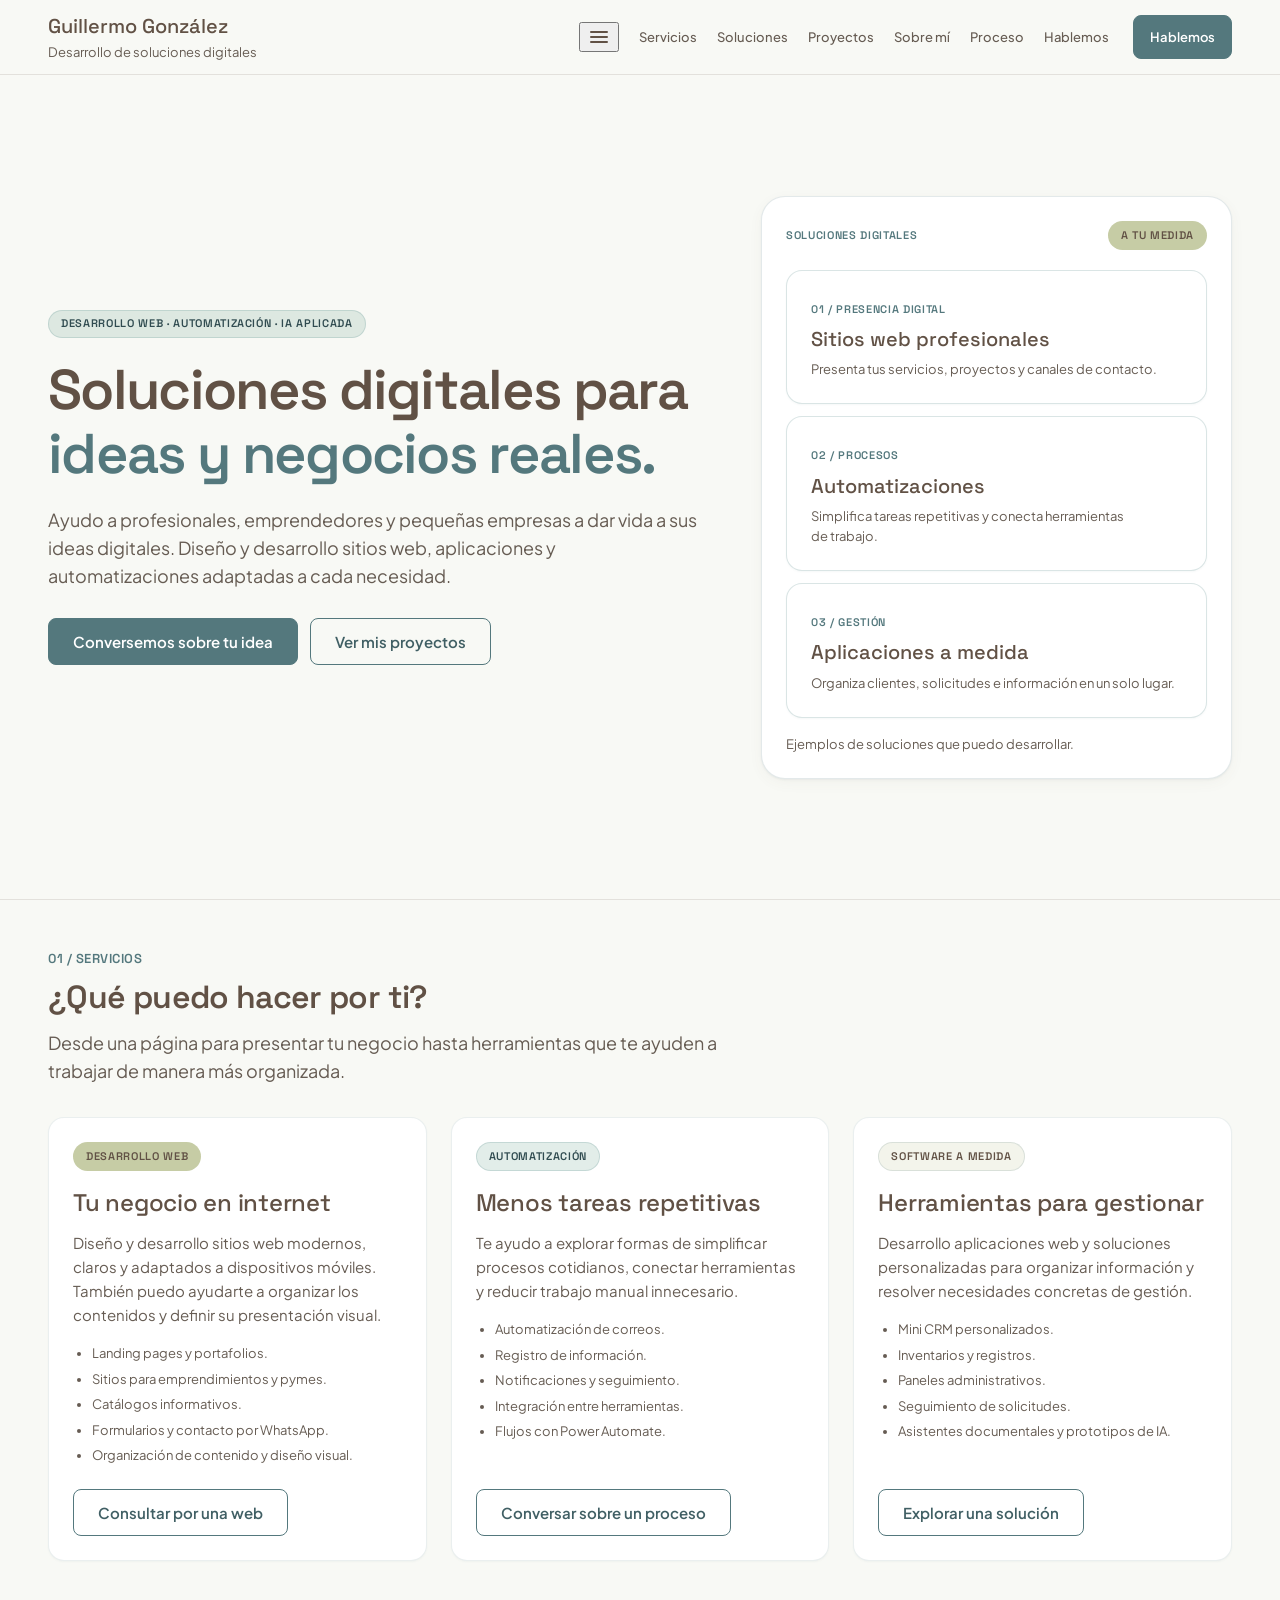
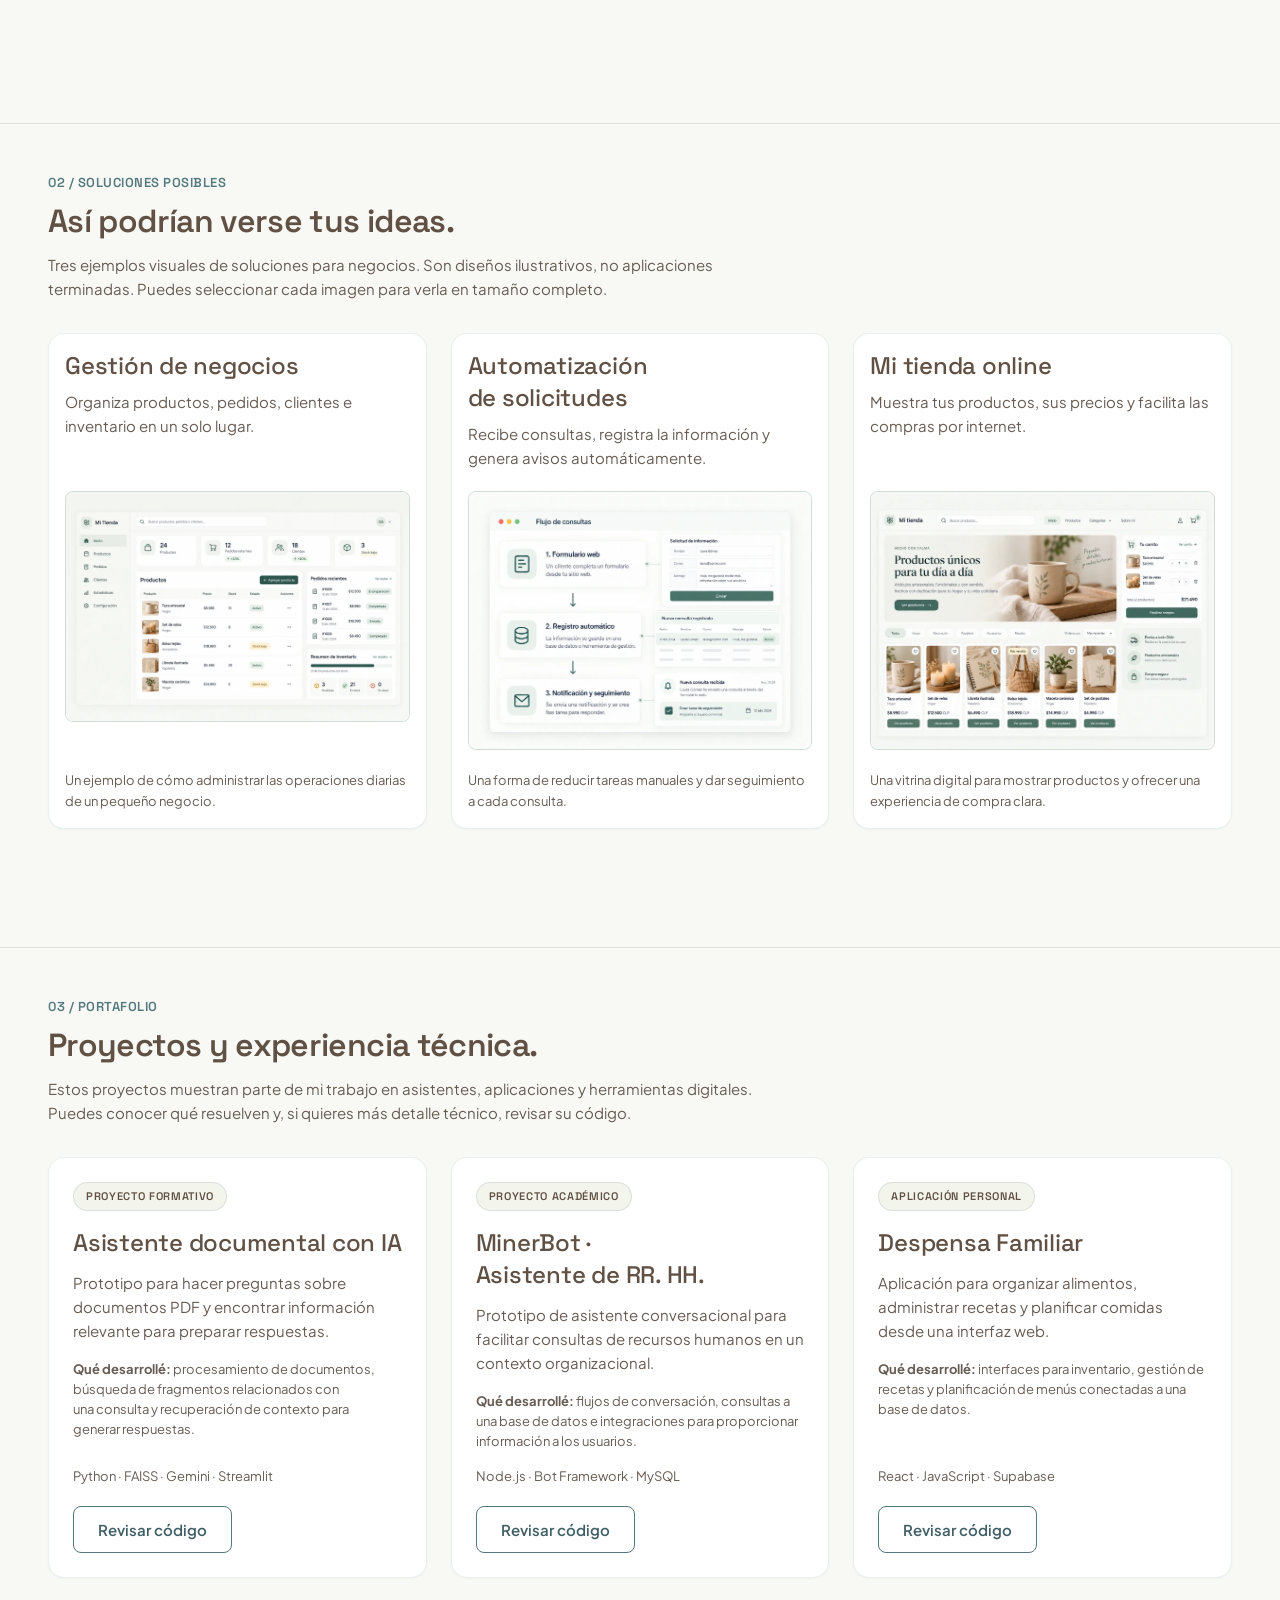
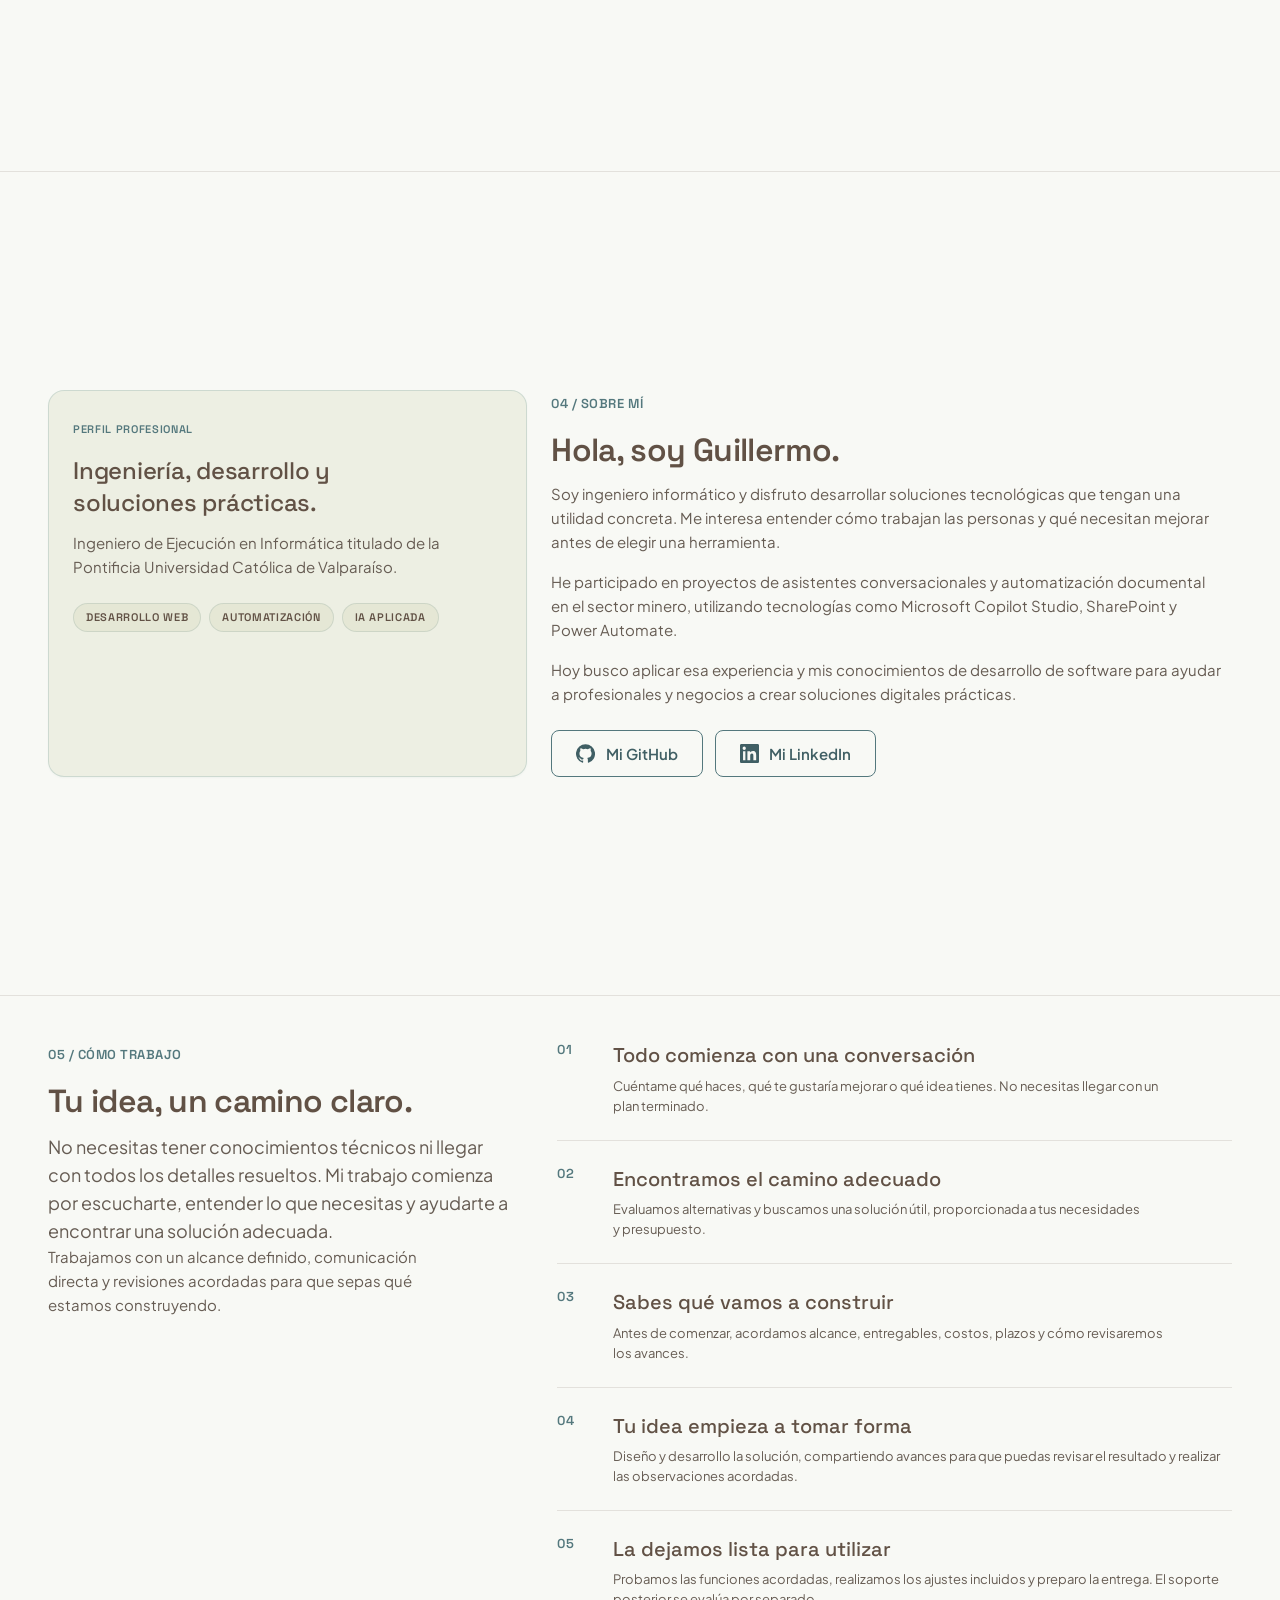
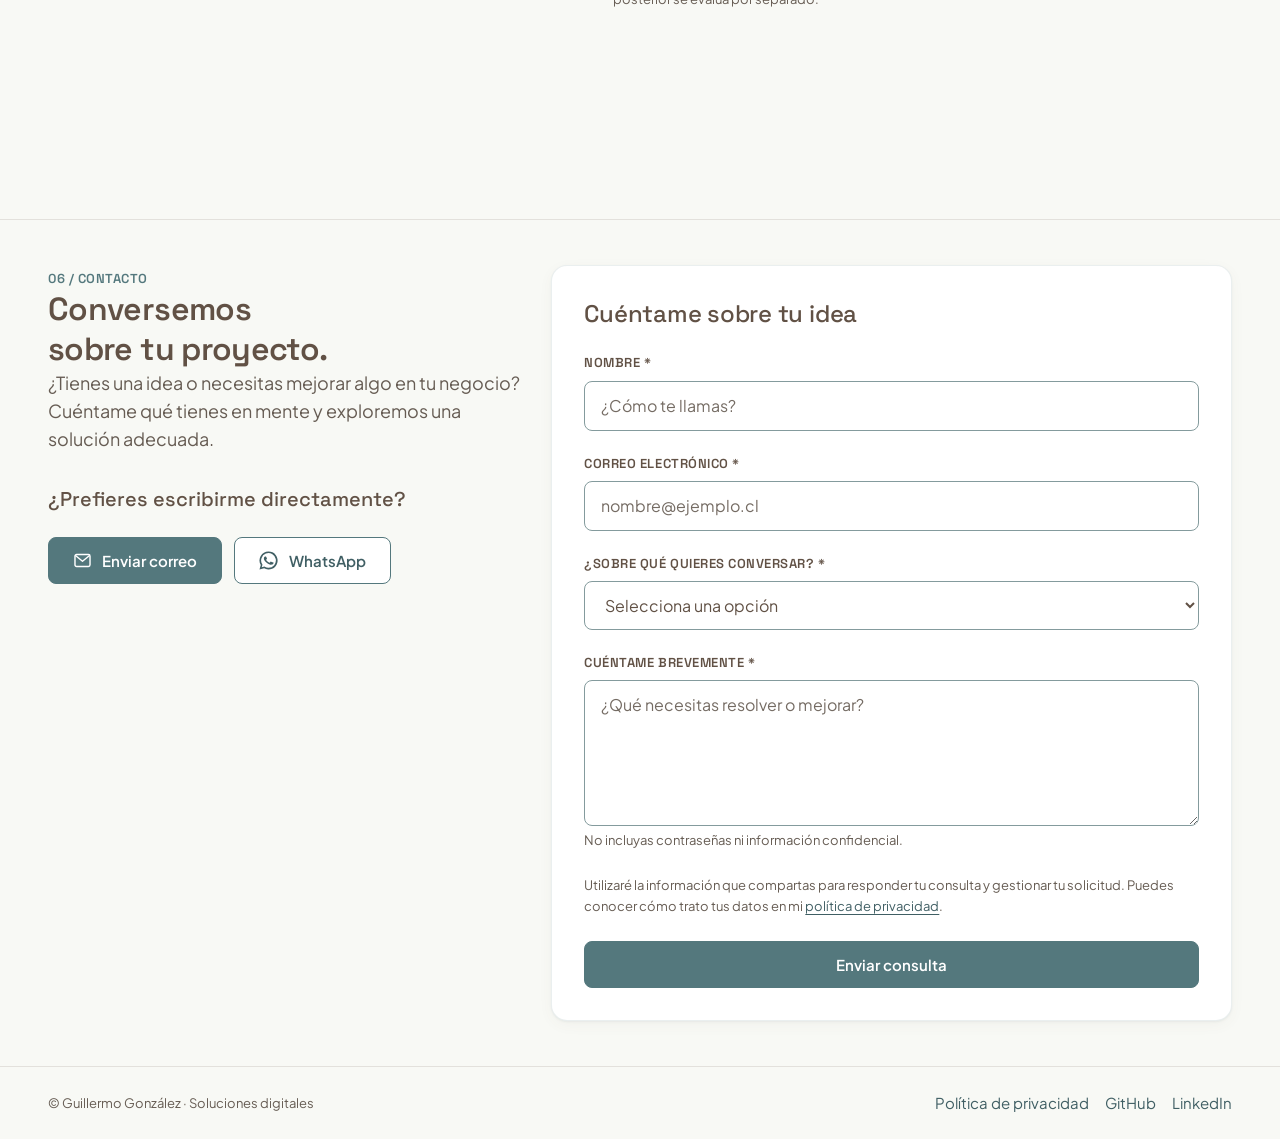
==== commit 1a34eaf7: "feat: add accessible mobile navigation and simplify hero introduction" ====
--- a/index.html
+++ b/index.html
@@ -38,12 +38,19 @@
         </span>
       </a>
 
-      <nav class="nav-links" aria-label="Navegación principal">
+      <button class="menu-toggle" type="button" aria-label="Abrir menú" aria-controls="main-navigation" aria-expanded="false">
+        <svg class="menu-icon" viewBox="0 0 24 24" width="24" height="24" fill="none" stroke="currentColor" stroke-width="2" stroke-linecap="round" aria-hidden="true">
+          <path d="M4 7h16M4 12h16M4 17h16"/>
+        </svg>
+      </button>
+
+      <nav id="main-navigation" class="nav-links" aria-label="Navegación principal">
         <a href="#servicios">Servicios</a>
         <a href="#sistemas">Soluciones</a>
         <a href="#proyectos">Proyectos</a>
         <a href="#sobre-mi">Sobre mí</a>
         <a href="#proceso">Proceso</a>
+        <a class="nav-contact-link" href="#contacto">Hablemos</a>
       </nav>
 
       <a class="btn btn-primary" href="#contacto">Hablemos</a>
@@ -64,7 +71,7 @@
             <span class="text-accent">ideas y negocios reales.</span>
           </h1>
           <p class="body-lg">
-            Soy Guillermo, ingeniero informático. Ayudo a profesionales,
+            Ayudo a profesionales,
             emprendedores y pequeñas empresas a dar vida a sus ideas digitales.
             Diseño y desarrollo sitios web, aplicaciones y automatizaciones
             adaptadas a cada necesidad.
@@ -777,5 +784,42 @@
       });
     })();
   </script>
+  <script>
+    (() => {
+      const toggle = document.querySelector(".menu-toggle");
+      const menu = document.getElementById("main-navigation");
+      if (!toggle || !menu) return;
+
+      function closeMenu() {
+        toggle.setAttribute("aria-expanded", "false");
+        toggle.setAttribute("aria-label", "Abrir menú");
+        menu.classList.remove("is-open");
+      }
+
+      toggle.addEventListener("click", () => {
+        const opening = toggle.getAttribute("aria-expanded") !== "true";
+        toggle.setAttribute("aria-expanded", String(opening));
+        toggle.setAttribute("aria-label", opening ? "Cerrar menú" : "Abrir menú");
+        menu.classList.toggle("is-open", opening);
+      });
+
+      menu.addEventListener("click", (event) => {
+        if (event.target.closest("a")) closeMenu();
+      });
+
+      document.addEventListener("keydown", (event) => {
+        if (event.key === "Escape" && toggle.getAttribute("aria-expanded") === "true") {
+          closeMenu();
+          toggle.focus();
+        }
+      });
+
+      document.addEventListener("click", (event) => {
+        if (!event.target.closest(".site-header")) closeMenu();
+      });
+
+      window.matchMedia("(min-width: 768px)").addEventListener("change", closeMenu);
+    })();
+  </script>
 </body>
 </html>
